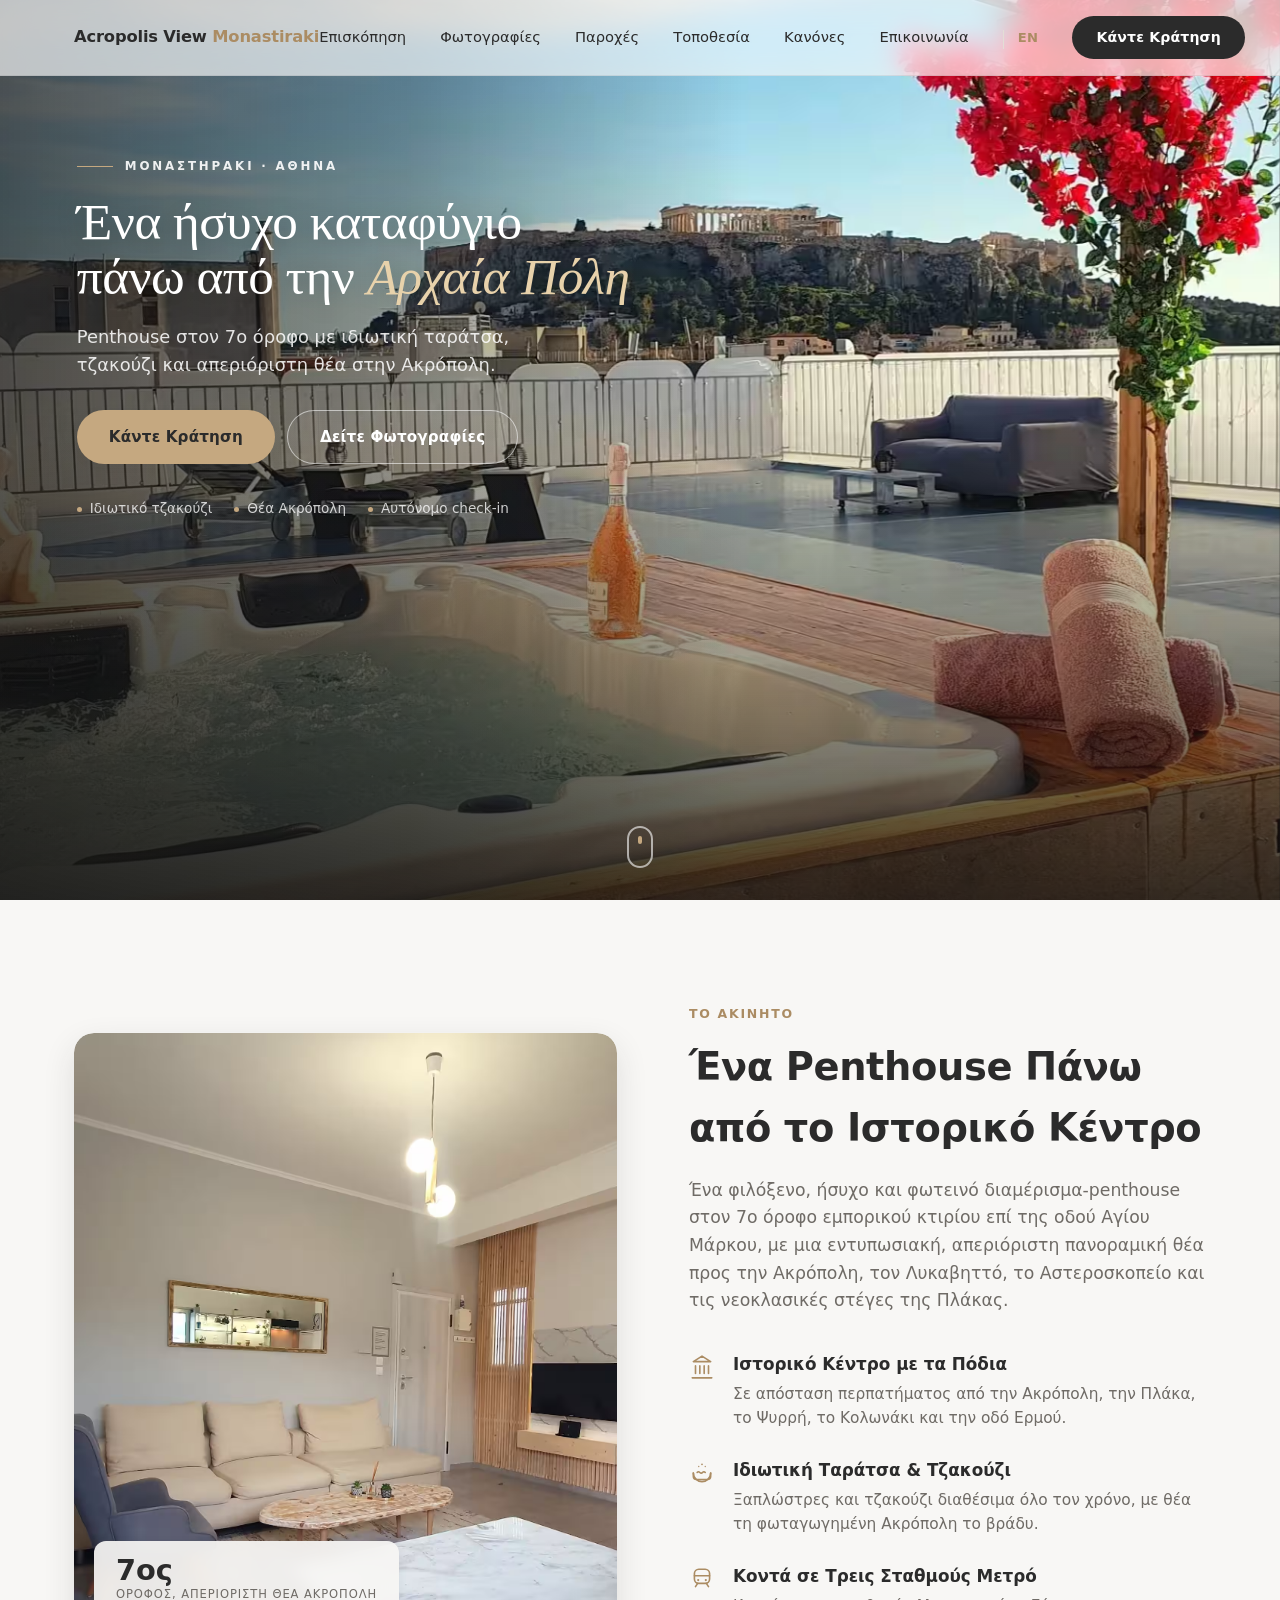
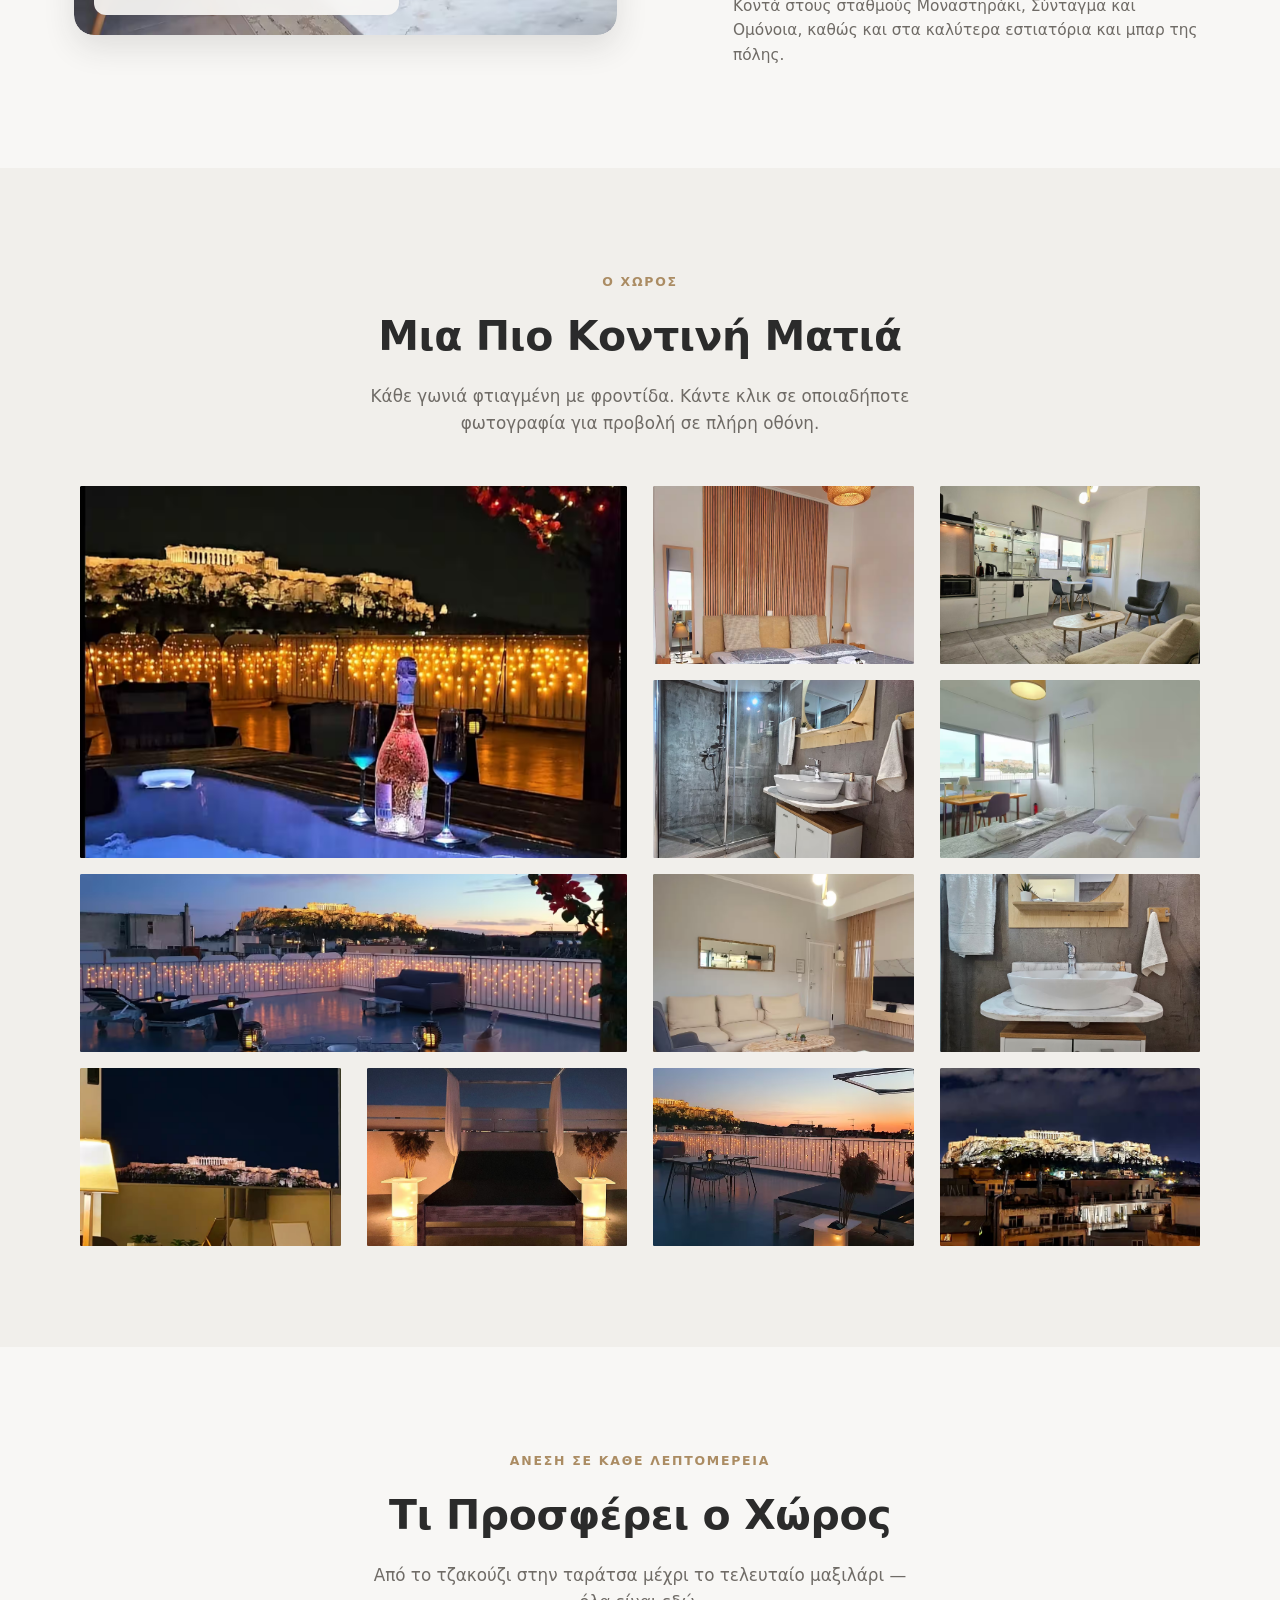
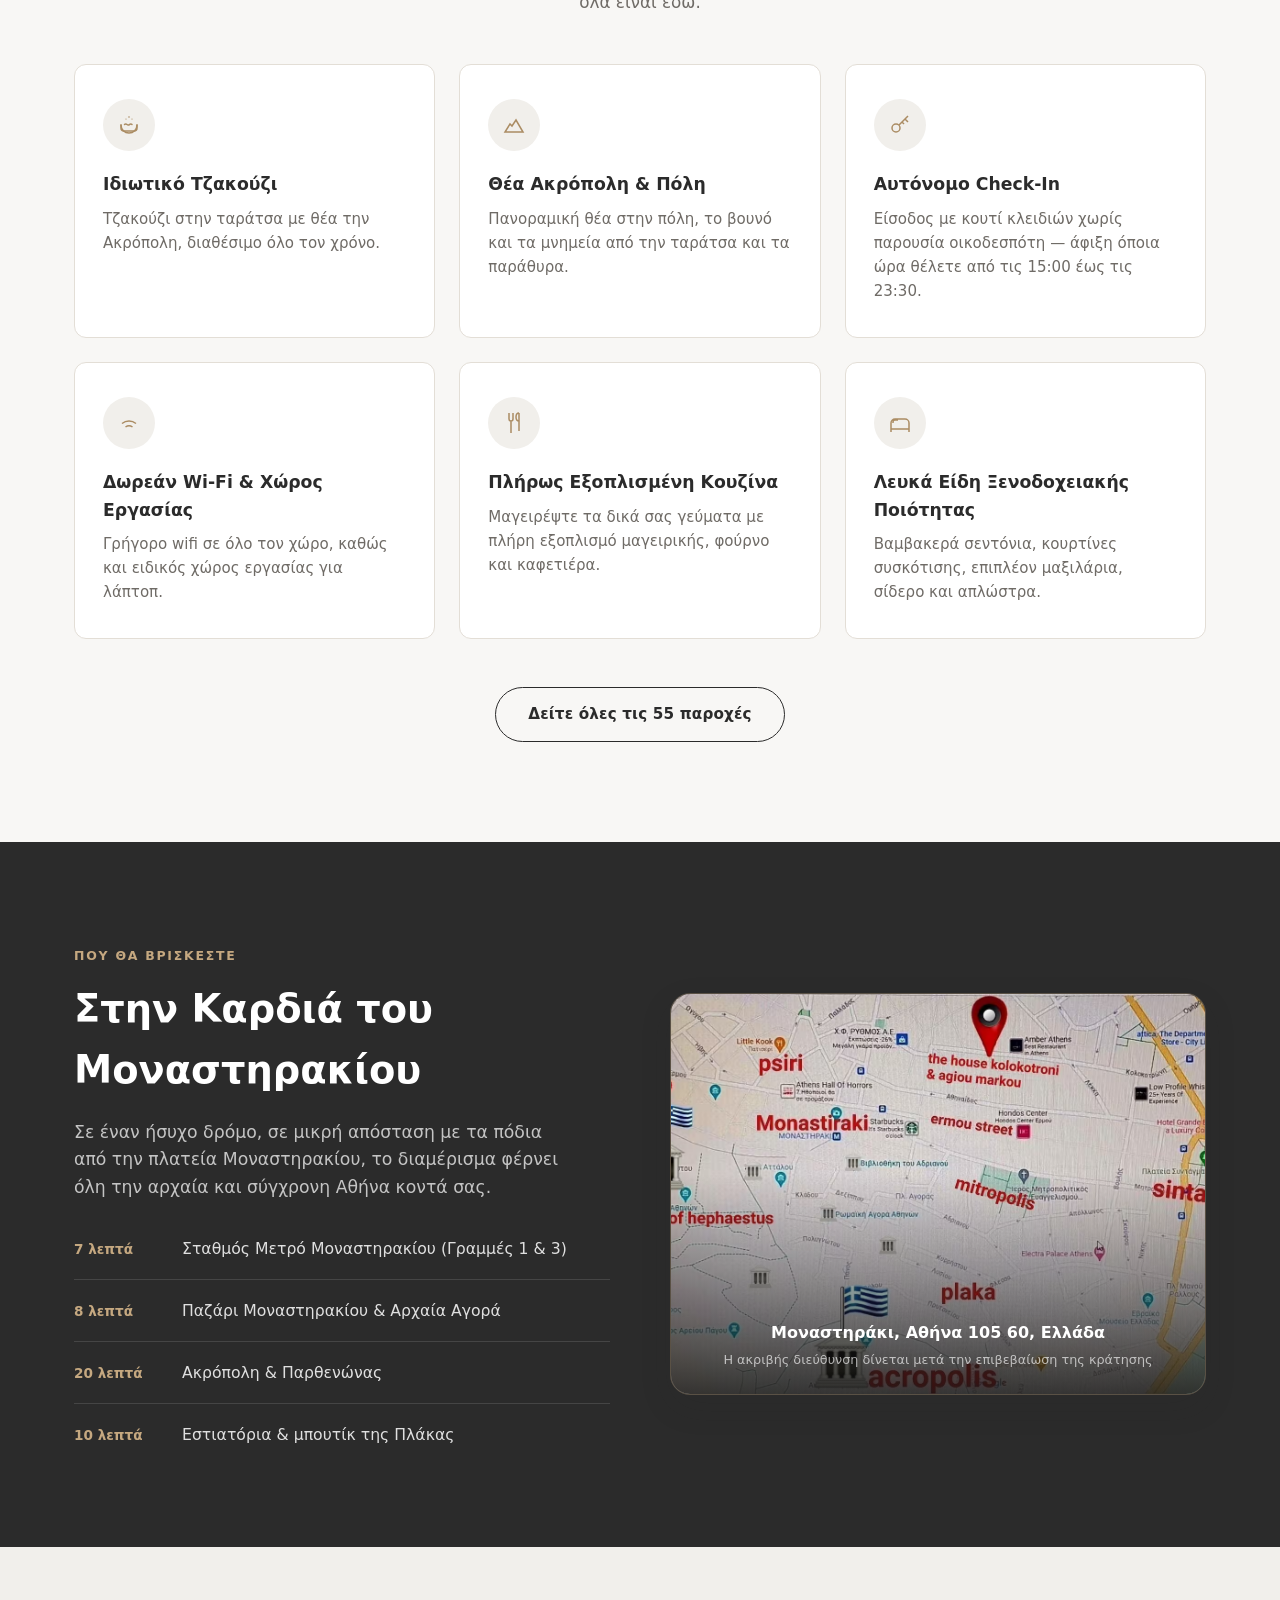
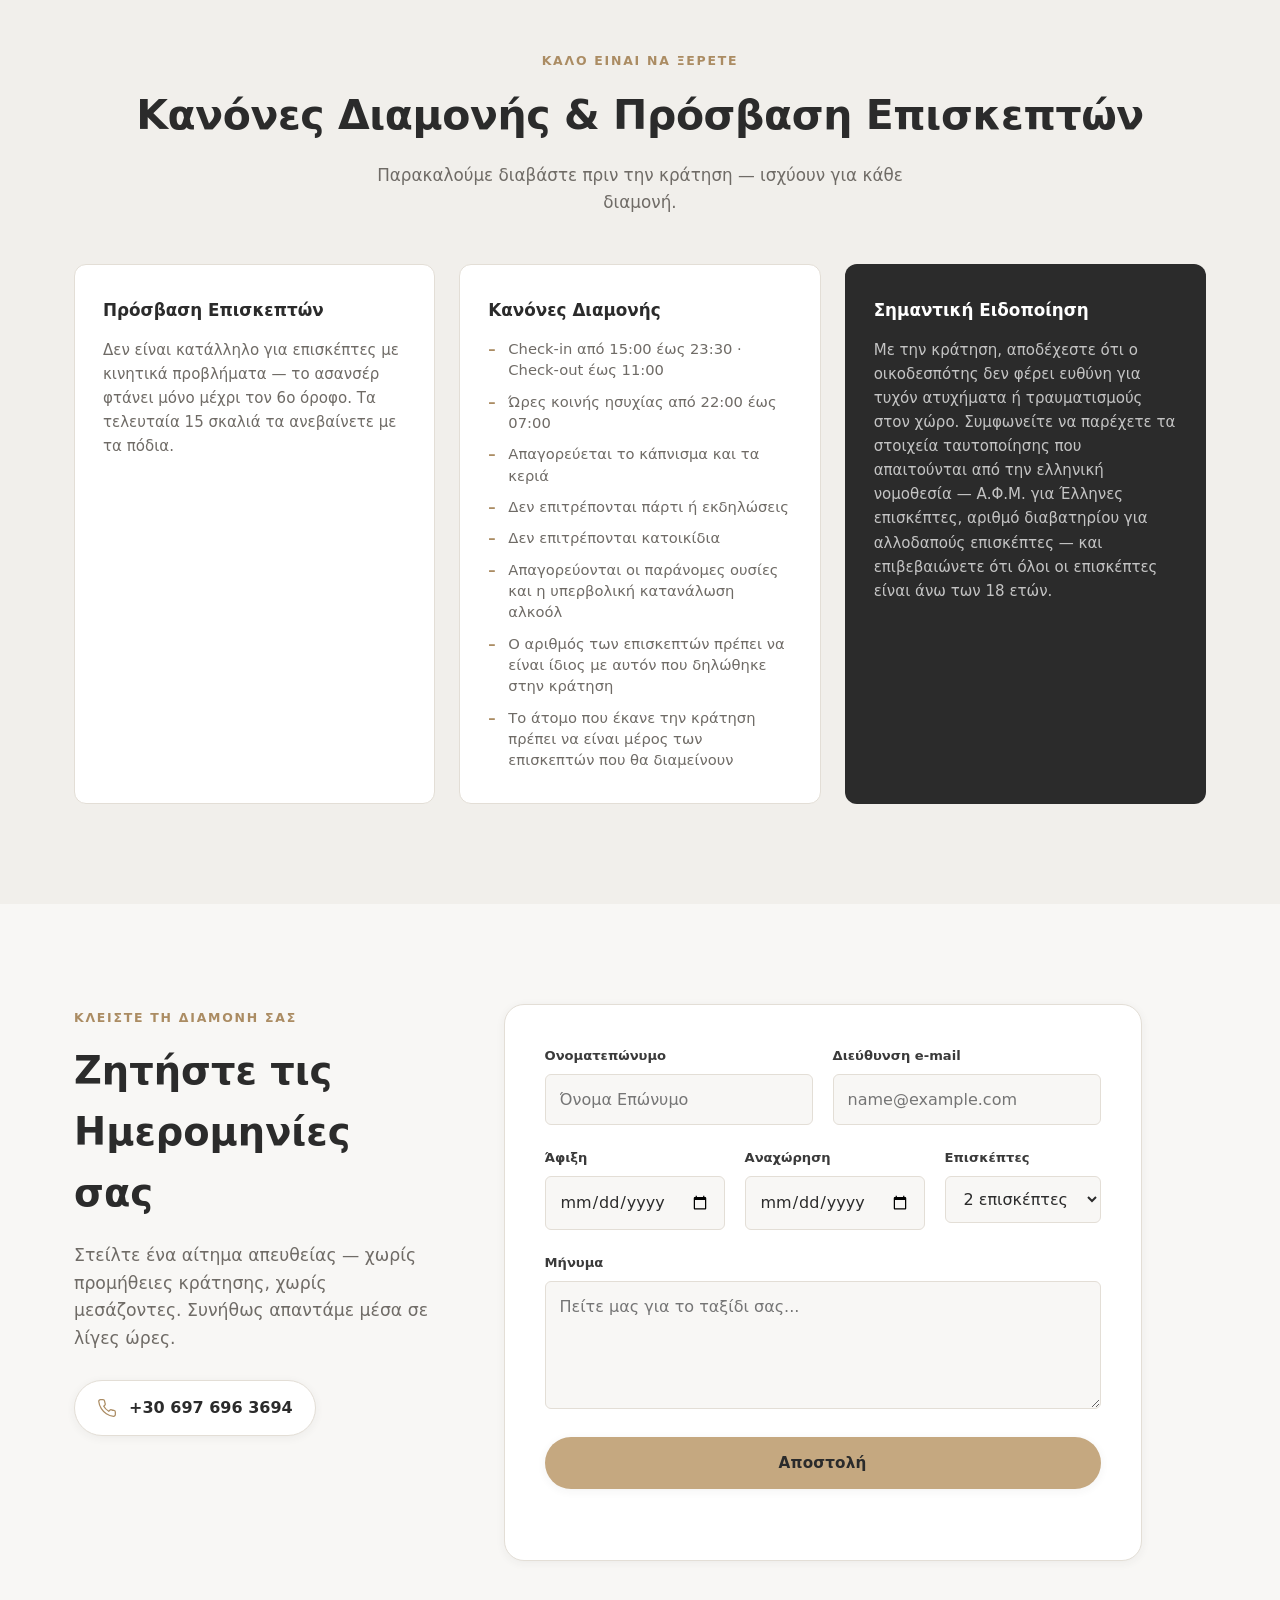
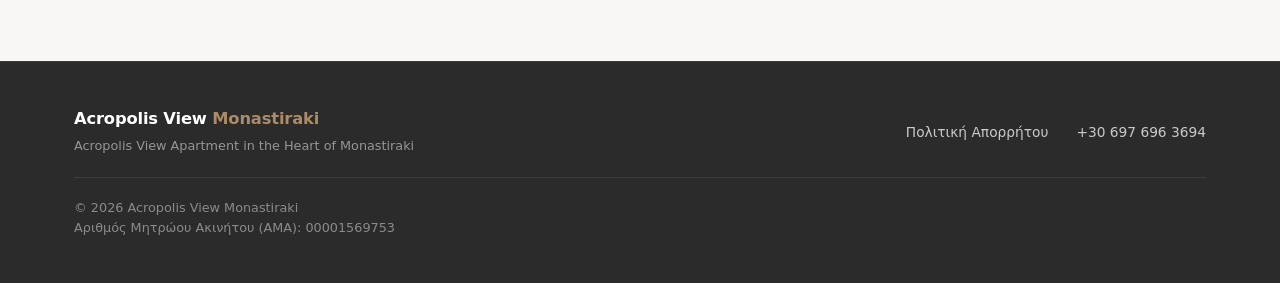
==== el/index.html @ 68919648 "fin" ====
<!DOCTYPE html>
<html lang="el">
<head>
<meta charset="UTF-8">
<meta name="viewport" content="width=device-width, initial-scale=1.0">
<title>Acropolis View Apartment in the Heart of Monastiraki | Θέα Ακρόπολη &amp; Τζακούζι</title>
<meta name="description" content="Φιλόξενο penthouse διαμέρισμα στην καρδιά του Μοναστηρακίου, Αθήνα — λίγα βήματα από την Ακρόπολη, το παζάρι και την αρχαία αγορά.">
<link rel="canonical" href="https://acropolisviewapartment.gr/el/">
<link rel="alternate" hreflang="en" href="https://acropolisviewapartment.gr/en/">
<link rel="alternate" hreflang="el" href="https://acropolisviewapartment.gr/el/">
<link rel="alternate" hreflang="x-default" href="https://acropolisviewapartment.gr/en/">
<link rel="stylesheet" href="../style.css">
<link rel="icon" type="image/svg+xml" href="../favicon.svg">

<!-- Social sharing previews (WhatsApp, Facebook, Viber, X…) -->
<meta property="og:type" content="website">
<meta property="og:site_name" content="Acropolis View Monastiraki">
<meta property="og:title" content="Penthouse με Θέα Ακρόπολη στο Μοναστηράκι">
<meta property="og:description" content="Ιδιωτικό τζακούζι στην ταράτσα με απεριόριστη θέα στην Ακρόπολη, λίγα βήματα από το μετρό Μοναστηράκι. Κράτηση απευθείας, χωρίς προμήθειες.">
<meta property="og:url" content="https://acropolisviewapartment.gr/el/">
<meta property="og:image" content="https://acropolisviewapartment.gr/photos/og-image.jpg">
<meta property="og:image:width" content="1200">
<meta property="og:image:height" content="630">
<meta property="og:image:alt" content="Τζακούζι στην ταράτσα με θέα την Ακρόπολη">
<meta property="og:locale" content="el_GR">
<meta property="og:locale:alternate" content="en_US">
<meta name="twitter:card" content="summary_large_image">

<!-- Structured data for search engines -->
<script type="application/ld+json">
{
  "@context": "https://schema.org",
  "@type": "LodgingBusiness",
  "name": "Acropolis View Monastiraki",
  "alternateName": "Acropolis View Apartment in the Heart of Monastiraki",
  "description": "Penthouse διαμέρισμα στον 7ο όροφο επί της οδού Αγίου Μάρκου στο Μοναστηράκι, Αθήνα, με ιδιωτικό τζακούζι στην ταράτσα και απεριόριστη πανοραμική θέα στην Ακρόπολη.",
  "url": "https://acropolisviewapartment.gr/el/",
  "telephone": "+30 697 696 3694",
  "image": [
    "https://acropolisviewapartment.gr/photos/og-image.jpg",
    "https://acropolisviewapartment.gr/photos/04b4c8bd-e492-4556-b988-def10d542f36.avif",
    "https://acropolisviewapartment.gr/photos/25e028ef-b0cb-494a-9265-57f21913192a.avif",
    "https://acropolisviewapartment.gr/photos/2ae3ba02-178e-48e5-9e82-a36ffa0de2dc.avif"
  ],
  "address": {
    "@type": "PostalAddress",
    "streetAddress": "Αγίου Μάρκου",
    "addressLocality": "Αθήνα",
    "addressRegion": "Αττική",
    "postalCode": "105 60",
    "addressCountry": "GR"
  },
  "containedInPlace": { "@type": "Place", "name": "Μοναστηράκι, Αθήνα" },
  "petsAllowed": false,
  "checkinTime": "15:00",
  "checkoutTime": "11:00",
  "floorSize": { "@type": "QuantitativeValue", "value": 42, "unitCode": "MTK" },
  "amenityFeature": [
    { "@type": "LocationFeatureSpecification", "name": "Ιδιωτικό τζακούζι στην ταράτσα", "value": true },
    { "@type": "LocationFeatureSpecification", "name": "Θέα Ακρόπολη", "value": true },
    { "@type": "LocationFeatureSpecification", "name": "Ταράτσα", "value": true },
    { "@type": "LocationFeatureSpecification", "name": "Δωρεάν Wi-Fi", "value": true },
    { "@type": "LocationFeatureSpecification", "name": "Χώρος εργασίας", "value": true },
    { "@type": "LocationFeatureSpecification", "name": "Κλιματισμός", "value": true },
    { "@type": "LocationFeatureSpecification", "name": "Πλήρως εξοπλισμένη κουζίνα", "value": true },
    { "@type": "LocationFeatureSpecification", "name": "Αυτόνομο check-in", "value": true },
    { "@type": "LocationFeatureSpecification", "name": "Ασανσέρ", "value": true }
  ],
  "availableLanguage": ["English", "Greek"]
}
</script>
</head>
<body>

<!-- ============ NAVIGATION ============ -->
<header class="site-header" id="site-header">
  <nav class="navbar">
    <a href="#hero" class="brand">
      <span class="brand-name">Acropolis&nbsp;View <em>Monastiraki</em></span>
    </a>

    <button class="nav-toggle" id="nav-toggle" aria-label="Εναλλαγή μενού πλοήγησης" aria-expanded="false" aria-controls="nav-menu">
      <span class="bar"></span>
      <span class="bar"></span>
      <span class="bar"></span>
    </button>

    <ul class="nav-menu" id="nav-menu">
      <li><a href="#overview" class="nav-link">Επισκόπηση</a></li>
      <li><a href="#gallery" class="nav-link">Φωτογραφίες</a></li>
      <li><a href="#amenities" class="nav-link">Παροχές</a></li>
      <li><a href="#location" class="nav-link">Τοποθεσία</a></li>
      <li><a href="#policies" class="nav-link">Κανόνες</a></li>
      <li><a href="#contact" class="nav-link">Επικοινωνία</a></li>
      <li><a href="../en/" class="nav-link lang-switch" hreflang="en">EN</a></li>
      <li><a href="#contact" class="btn btn-cta nav-cta">Κάντε Κράτηση</a></li>
    </ul>
  </nav>
</header>

<!-- ============ HERO ============ -->
<section class="hero" id="hero">
  <div class="hero-media">
    <img
      src="../photos/b913403b-3d0b-4713-943d-62199bb7bb91.avif" width="1440" height="937"
      alt="Ταράτσα με τζακούζι λουσμένη στο φως της ημέρας, με θέα την Ακρόπολη και βουκαμβίλιες"
      class="hero-img">
    <div class="hero-overlay"></div>
  </div>

  <div class="hero-content">
    <div class="hero-inner">
      <p class="hero-eyebrow">Μοναστηράκι &middot; Αθήνα</p>
      <h1 class="hero-title">Ένα ήσυχο καταφύγιο πάνω από την <em>Αρχαία Πόλη</em></h1>
      <p class="hero-subtitle">Penthouse στον 7ο όροφο με ιδιωτική ταράτσα, τζακούζι και απεριόριστη θέα στην Ακρόπολη.</p>
      <div class="hero-actions">
        <a href="#contact" class="btn btn-primary">Κάντε Κράτηση</a>
        <a href="#gallery" class="btn btn-ghost">Δείτε Φωτογραφίες</a>
      </div>
      <ul class="hero-facts">
        <li>Ιδιωτικό τζακούζι</li>
        <li>Θέα Ακρόπολη</li>
        <li>Αυτόνομο check-in</li>
      </ul>
    </div>
  </div>

  <a href="#overview" class="scroll-cue" aria-label="Μετάβαση στο περιεχόμενο">
    <span></span>
  </a>
</section>

<!-- ============ OVERVIEW ============ -->
<section class="overview" id="overview">
  <div class="container overview-grid">
    <div class="overview-media">
      <img
        src="../photos/b8f56591-6300-4f41-a158-3179d8072390.avif" width="1440" height="1597"
        alt="Φωτεινό μοντέρνο σαλόνι με κρεμ καναπέ, μαρμάρινο τραπεζάκι και ξύλινο διακοσμητικό τοίχο"
        loading="lazy">
      <div class="overview-media-caption">
        <span class="stat">7ος</span>
        <span class="stat-label">Όροφος, Απεριόριστη Θέα Ακρόπολη</span>
      </div>
    </div>

    <div class="overview-copy">
      <p class="eyebrow">Το Ακίνητο</p>
      <h2>Ένα Penthouse Πάνω από το Ιστορικό Κέντρο</h2>
      <p class="lead">Ένα φιλόξενο, ήσυχο και φωτεινό διαμέρισμα-penthouse στον 7ο όροφο εμπορικού κτιρίου επί της οδού Αγίου Μάρκου, με μια εντυπωσιακή, απεριόριστη πανοραμική θέα προς την Ακρόπολη, τον Λυκαβηττό, το Αστεροσκοπείο και τις νεοκλασικές στέγες της Πλάκας.</p>

      <ul class="overview-points">
        <li>
          <svg viewBox="0 0 24 24" fill="none" stroke="currentColor" stroke-width="1.5" stroke-linecap="round" stroke-linejoin="round"><path d="M12 2l8 5H4z"/><path d="M6 18v-7"/><path d="M10 18v-7"/><path d="M14 18v-7"/><path d="M18 18v-7"/><path d="M3 22h18"/></svg>
          <div>
            <h3>Ιστορικό Κέντρο με τα Πόδια</h3>
            <p>Σε απόσταση περπατήματος από την Ακρόπολη, την Πλάκα, το Ψυρρή, το Κολωνάκι και την οδό Ερμού.</p>
          </div>
        </li>
        <li>
          <svg viewBox="0 0 24 24" fill="none" stroke="currentColor" stroke-width="1.5" stroke-linecap="round" stroke-linejoin="round"><path d="M4 12a8 8 0 0016 0"/><path d="M4 12v3a3 3 0 003 3h10a3 3 0 003-3v-3"/><path d="M7.5 11.5c.7-.8 1.7-.8 2.5 0s1.8.8 2.5 0 1.8-.8 2.5 0"/><circle cx="9" cy="6" r="0.6" fill="currentColor" stroke="none"/><circle cx="12" cy="4" r="0.8" fill="currentColor" stroke="none"/><circle cx="15" cy="6" r="0.6" fill="currentColor" stroke="none"/></svg>
          <div>
            <h3>Ιδιωτική Ταράτσα &amp; Τζακούζι</h3>
            <p>Ξαπλώστρες και τζακούζι διαθέσιμα όλο τον χρόνο, με θέα τη φωταγωγημένη Ακρόπολη το βράδυ.</p>
          </div>
        </li>
        <li>
          <svg viewBox="0 0 24 24" fill="none" stroke="currentColor" stroke-width="1.5" stroke-linecap="round" stroke-linejoin="round"><rect x="5" y="3" width="14" height="13" rx="4"/><path d="M5 9h14"/><circle cx="8.5" cy="13" r="1" fill="currentColor" stroke="none"/><circle cx="15.5" cy="13" r="1" fill="currentColor" stroke="none"/><path d="M8 16l-2 3"/><path d="M16 16l2 3"/></svg>
          <div>
            <h3>Κοντά σε Τρεις Σταθμούς Μετρό</h3>
            <p>Κοντά στους σταθμούς Μοναστηράκι, Σύνταγμα και Ομόνοια, καθώς και στα καλύτερα εστιατόρια και μπαρ της πόλης.</p>
          </div>
        </li>
      </ul>
    </div>
  </div>
</section>

<!-- ============ GALLERY ============ -->
<section class="gallery" id="gallery">
  <div class="container">
    <p class="eyebrow center">Ο Χώρος</p>
    <h2 class="section-title center">Μια Πιο Κοντινή Ματιά</h2>
    <p class="section-subtitle center">Κάθε γωνιά φτιαγμένη με φροντίδα. Κάντε κλικ σε οποιαδήποτε φωτογραφία για προβολή σε πλήρη οθόνη.</p>

    <div class="gallery-grid">
      <button class="gallery-item item-1" data-index="0">
        <img src="../photos/04b4c8bd-e492-4556-b988-def10d542f36.avif" width="1440" height="1440" alt="Τζακούζι στην ταράτσα το βράδυ με κρασί και τη φωταγωγημένη Ακρόπολη στο βάθος" loading="lazy">
      </button>
      <button class="gallery-item item-2" data-index="1">
        <img src="../photos/25e028ef-b0cb-494a-9265-57f21913192a.avif" width="1440" height="1402" alt="Υπνοδωμάτιο με ξύλινο κεφαλάρι, φωτιστικό από ραττάν και φρεσκοστρωμένο κρεβάτι" loading="lazy">
      </button>
      <button class="gallery-item item-3" data-index="2">
        <img src="../photos/f526fc43-dc27-419d-a5e7-bc1cc47a74ca.avif" width="1440" height="1055" alt="Κουζινάκι και καθιστικό με θέα την Ακρόπολη από το παράθυρο" loading="lazy">
      </button>
      <button class="gallery-item item-4" data-index="3">
        <img src="../photos/92ecaa5c-62ca-4096-a79d-5cc1e81a2566.avif" width="1440" height="1892" alt="Μοντέρνο μπάνιο με ντουζιέρα από γυαλί και μαρμάρινο νιπτήρα" loading="lazy">
      </button>
      <button class="gallery-item item-5" data-index="4">
        <img src="../photos/44a7e1da-3262-415a-bb49-0f032ad23262.avif" width="1440" height="828" alt="Υπνοδωμάτιο με μεγάλο παράθυρο και θέα την Ακρόπολη την ημέρα" loading="lazy">
      </button>
      <button class="gallery-item item-6" data-index="5">
        <img src="../photos/b8a7ee22-ff4d-4c78-82ff-4fa2c74211a0.avif" width="1440" height="822" alt="Τραπέζι για δύο στην ταράτσα το ηλιοβασίλεμα με την Ακρόπολη στον ορίζοντα" loading="lazy">
      </button>
      <button class="gallery-item" data-index="6">
        <img src="../photos/b8f56591-6300-4f41-a158-3179d8072390.avif" width="1440" height="1597" alt="Σαλόνι με κρεμ καναπέ, πολυθρόνα και μαρμάρινο τραπεζάκι" loading="lazy">
      </button>
      <button class="gallery-item" data-index="7">
        <img src="../photos/985e2c47-628e-49bb-b7f8-53129812a461.avif" width="1440" height="2090" alt="Νιπτήρας μπάνιου με στρογγυλό καθρέφτη και μαρμάρινο πάγκο" loading="lazy">
      </button>
      <button class="gallery-item" data-index="8">
        <img src="../photos/7be42ab9-31d1-4499-a45f-a427e2328306.avif" width="1440" height="3008" alt="Νυχτερινή θέα της φεγγαρόλουστης Ακρόπολης μέσα από το παράθυρο του διαμερίσματος" loading="lazy">
      </button>
      <button class="gallery-item" data-index="9">
        <img src="../photos/d093cb60-9859-4271-8a04-690372b200a3.avif" width="1440" height="1027" alt="Ξαπλώστρα με κουβούκλιο στην ταράτσα, φωταγωγημένη το βράδυ" loading="lazy">
      </button>
      <button class="gallery-item" data-index="10">
        <img src="../photos/2ae3ba02-178e-48e5-9e82-a36ffa0de2dc.avif" width="1440" height="698" alt="Πανοραμική ταράτσα το ηλιοβασίλεμα με τραπέζι και καθιστικό" loading="lazy">
      </button>
      <button class="gallery-item" data-index="11">
        <img src="../photos/f66a4525-e72d-49b1-8fe9-ad01891f2230.avif" width="1440" height="830" alt="Κοντινή νυχτερινή θέα της φωταγωγημένης Ακρόπολης πάνω από τις στέγες της Αθήνας" loading="lazy">
      </button>
    </div>
  </div>
</section>

<!-- Lightbox modal -->
<div class="lightbox" id="lightbox" role="dialog" aria-modal="true" aria-label="Γκαλερί φωτογραφιών" aria-hidden="true">
  <button class="lightbox-close" id="lightbox-close" aria-label="Κλείσιμο προβολής γκαλερί">&times;</button>
  <button class="lightbox-nav lightbox-prev" id="lightbox-prev" aria-label="Προηγούμενη φωτογραφία">&#10094;</button>
  <figure class="lightbox-figure">
    <img alt="" id="lightbox-img">
    <figcaption id="lightbox-caption"></figcaption>
  </figure>
  <button class="lightbox-nav lightbox-next" id="lightbox-next" aria-label="Επόμενη φωτογραφία">&#10095;</button>
</div>

<!-- ============ AMENITIES ============ -->
<section class="amenities" id="amenities">
  <div class="container">
    <p class="eyebrow center">Άνεση σε κάθε λεπτομέρεια</p>
    <h2 class="section-title center">Τι Προσφέρει ο Χώρος</h2>
    <p class="section-subtitle center">Από το τζακούζι στην ταράτσα μέχρι το τελευταίο μαξιλάρι &mdash; όλα είναι εδώ.</p>

    <div class="amenities-grid">
      <div class="amenity-card">
        <span class="amenity-icon">
          <svg viewBox="0 0 24 24" fill="none" stroke="currentColor" stroke-width="1.5" stroke-linecap="round" stroke-linejoin="round"><path d="M4 12a8 8 0 0016 0"/><path d="M4 12v3a3 3 0 003 3h10a3 3 0 003-3v-3"/><path d="M7.5 11.5c.7-.8 1.7-.8 2.5 0s1.8.8 2.5 0 1.8-.8 2.5 0"/><circle cx="9" cy="6" r="0.6" fill="currentColor" stroke="none"/><circle cx="12" cy="4" r="0.8" fill="currentColor" stroke="none"/><circle cx="15" cy="6" r="0.6" fill="currentColor" stroke="none"/></svg>
        </span>
        <h3>Ιδιωτικό Τζακούζι</h3>
        <p>Τζακούζι στην ταράτσα με θέα την Ακρόπολη, διαθέσιμο όλο τον χρόνο.</p>
      </div>

      <div class="amenity-card">
        <span class="amenity-icon">
          <svg viewBox="0 0 24 24" fill="none" stroke="currentColor" stroke-width="1.5"><path d="M3 19h18L14 7l-4 6-2-2z"/></svg>
        </span>
        <h3>Θέα Ακρόπολη &amp; Πόλη</h3>
        <p>Πανοραμική θέα στην πόλη, το βουνό και τα μνημεία από την ταράτσα και τα παράθυρα.</p>
      </div>

      <div class="amenity-card">
        <span class="amenity-icon">
          <svg viewBox="0 0 24 24" fill="none" stroke="currentColor" stroke-width="1.5"><circle cx="8" cy="15" r="4"/><path d="M11 12l9-9M17 6l3 3M14 9l2 2"/></svg>
        </span>
        <h3>Αυτόνομο Check-In</h3>
        <p>Είσοδος με κουτί κλειδιών χωρίς παρουσία οικοδεσπότη &mdash; άφιξη όποια ώρα θέλετε από τις 15:00 έως τις 23:30.</p>
      </div>

      <div class="amenity-card">
        <span class="amenity-icon">
          <svg viewBox="0 0 24 24" fill="none" stroke="currentColor" stroke-width="1.5"><path d="M5 12.5a11 11 0 0114 0M8.5 16a6 6 0 017 0M12 19.5h.01"/></svg>
        </span>
        <h3>Δωρεάν Wi-Fi &amp; Χώρος Εργασίας</h3>
        <p>Γρήγορο wifi σε όλο τον χώρο, καθώς και ειδικός χώρος εργασίας για λάπτοπ.</p>
      </div>

      <div class="amenity-card">
        <span class="amenity-icon">
          <svg viewBox="0 0 24 24" fill="none" stroke="currentColor" stroke-width="1.5"><path d="M7 2v6a2 2 0 002 2 2 2 0 002-2V2M9 10v12M17 2c-1.5 0-3 1.5-3 4s1.5 4 3 4M17 2v18"/></svg>
        </span>
        <h3>Πλήρως Εξοπλισμένη Κουζίνα</h3>
        <p>Μαγειρέψτε τα δικά σας γεύματα με πλήρη εξοπλισμό μαγειρικής, φούρνο και καφετιέρα.</p>
      </div>

      <div class="amenity-card">
        <span class="amenity-icon">
          <svg viewBox="0 0 24 24" fill="none" stroke="currentColor" stroke-width="1.5"><path d="M3 18v-6a4 4 0 014-4h10a4 4 0 014 4v6M3 18h18M5 12v-1a2 2 0 012-2h3M3 21v-3M21 21v-3"/></svg>
        </span>
        <h3>Λευκά Είδη Ξενοδοχειακής Ποιότητας</h3>
        <p>Βαμβακερά σεντόνια, κουρτίνες συσκότισης, επιπλέον μαξιλάρια, σίδερο και απλώστρα.</p>
      </div>
    </div>

    <div class="amenities-cta">
      <button type="button" class="btn btn-outline" id="amenities-toggle">Δείτε όλες τις 55 παροχές</button>
    </div>
  </div>
</section>

<!-- Amenities modal -->
<div class="amenities-modal" id="amenities-modal" aria-hidden="true">
  <div class="amenities-modal-panel" role="dialog" aria-modal="true" aria-labelledby="amenities-modal-title">
    <div class="amenities-modal-head">
      <h3 id="amenities-modal-title">Τι Προσφέρει ο Χώρος</h3>
      <button type="button" class="amenities-modal-close" id="amenities-modal-close" aria-label="Κλείσιμο λίστας παροχών">&times;</button>
    </div>

    <div class="amenities-modal-body">
      <div class="amenities-categories">
        <div class="amenity-category">
          <div class="amenity-category-head">
            <span class="amenity-icon amenity-icon-sm">
              <svg viewBox="0 0 24 24" fill="none" stroke="currentColor" stroke-width="1.5"><path d="M3 19h18L14 7l-4 6-2-2z"/></svg>
            </span>
            <h3>Θέα</h3>
          </div>
          <ul class="amenity-list">
            <li>Θέα στην πόλη</li>
            <li>Θέα σε βουνό</li>
          </ul>
        </div>

        <div class="amenity-category">
          <div class="amenity-category-head">
            <span class="amenity-icon amenity-icon-sm">
              <svg viewBox="0 0 24 24" fill="none" stroke="currentColor" stroke-width="1.5"><path d="M12 3s6 7 6 11a6 6 0 01-12 0c0-4 6-11 6-11z"/></svg>
            </span>
            <h3>Μπάνιο</h3>
          </div>
          <ul class="amenity-list">
            <li>Πιστολάκι μαλλιών</li>
            <li>Καθαριστικά</li>
            <li>Σαμπουάν</li>
            <li>Αφρόλουτρο σώματος</li>
            <li>Μπιντές</li>
            <li>Εξωτερικό ντους</li>
            <li>Ζεστό νερό</li>
            <li>Αφρόλουτρο μπάνιου</li>
          </ul>
        </div>

        <div class="amenity-category">
          <div class="amenity-category-head">
            <span class="amenity-icon amenity-icon-sm">
              <svg viewBox="0 0 24 24" fill="none" stroke="currentColor" stroke-width="1.5"><rect x="3" y="11" width="18" height="7" rx="2"/><path d="M3 11V8a2 2 0 012-2h3a2 2 0 012 2v3M3 21v-2M21 21v-2"/></svg>
            </span>
            <h3>Υπνοδωμάτιο &amp; Πλυντήριο</h3>
          </div>
          <ul class="amenity-list">
            <li>Βασικά είδη &mdash; πετσέτες, σεντόνια, σαπούνι &amp; χαρτί υγείας</li>
            <li>Κρεμάστρες</li>
            <li>Σεντόνια</li>
            <li>Βαμβακερά σεντόνια</li>
            <li>Επιπλέον μαξιλάρια &amp; κουβέρτες</li>
            <li>Κουρτίνες συσκότισης</li>
            <li>Σίδερο</li>
            <li>Απλώστρα ρούχων</li>
            <li>Κουνουπιέρα</li>
            <li>Ντουλάπα &amp; συρταριέρα για αποθήκευση ρούχων</li>
          </ul>
        </div>

        <div class="amenity-category">
          <div class="amenity-category-head">
            <span class="amenity-icon amenity-icon-sm">
              <svg viewBox="0 0 24 24" fill="none" stroke="currentColor" stroke-width="1.5"><rect x="3" y="4" width="18" height="13" rx="1.5"/><path d="M8 21h8M12 17v4"/></svg>
            </span>
            <h3>Ψυχαγωγία</h3>
          </div>
          <ul class="amenity-list">
            <li>Τηλεόραση HD με συσκευή DVD</li>
            <li>Ηχοσύστημα</li>
          </ul>
        </div>

        <div class="amenity-category">
          <div class="amenity-category-head">
            <span class="amenity-icon amenity-icon-sm">
              <svg viewBox="0 0 24 24" fill="none" stroke="currentColor" stroke-width="1.5"><path d="M3 15h18M3 15a4 4 0 004 4h10a4 4 0 004-4M3 15V8a2 2 0 012-2h2M9 6V4M13 6V4M17 6V4"/></svg>
            </span>
            <h3>Θέρμανση &amp; Ψύξη</h3>
          </div>
          <ul class="amenity-list">
            <li>Κλιματιστικό παραθύρου</li>
            <li>Φορητό θερμαντικό</li>
          </ul>
        </div>

        <div class="amenity-category">
          <div class="amenity-category-head">
            <span class="amenity-icon amenity-icon-sm">
              <svg viewBox="0 0 24 24" fill="none" stroke="currentColor" stroke-width="1.5"><path d="M12 3l7 4v5c0 5-3.5 8.5-7 9-3.5-.5-7-4-7-9V7l7-4z"/></svg>
            </span>
            <h3>Ασφάλεια Κατοικίας</h3>
          </div>
          <ul class="amenity-list">
            <li>Εξωτερικές κάμερες ασφαλείας στην ιδιοκτησία</li>
            <li>Κάμερα ασφαλείας στραμμένη προς την εξώπορτα του διαμερίσματος (μόνο παρακολούθηση)</li>
            <li>Ανιχνευτής καπνού</li>
            <li>Ανιχνευτής μονοξειδίου του άνθρακα</li>
            <li>Πυροσβεστήρας</li>
            <li>Κουτί πρώτων βοηθειών</li>
          </ul>
        </div>

        <div class="amenity-category">
          <div class="amenity-category-head">
            <span class="amenity-icon amenity-icon-sm">
              <svg viewBox="0 0 24 24" fill="none" stroke="currentColor" stroke-width="1.5"><path d="M5 12.5a11 11 0 0114 0M8.5 16a6 6 0 017 0M12 19.5h.01"/></svg>
            </span>
            <h3>Ίντερνετ &amp; Γραφείο</h3>
          </div>
          <ul class="amenity-list">
            <li>Wifi</li>
            <li>Ειδικός χώρος εργασίας &mdash; κατάλληλος για λάπτοπ, σε ιδιωτικό χώρο</li>
          </ul>
        </div>

        <div class="amenity-category">
          <div class="amenity-category-head">
            <span class="amenity-icon amenity-icon-sm">
              <svg viewBox="0 0 24 24" fill="none" stroke="currentColor" stroke-width="1.5"><path d="M7 2v6a2 2 0 002 2 2 2 0 002-2V2M9 10v12M17 2c-1.5 0-3 1.5-3 4s1.5 4 3 4M17 2v18"/></svg>
            </span>
            <h3>Κουζίνα &amp; Τραπεζαρία</h3>
          </div>
          <ul class="amenity-list">
            <li>Κουζίνα &mdash; χώρος για μαγείρεμα</li>
            <li>Ψυγείο</li>
            <li>Βασικά μαγειρικής &mdash; κατσαρόλες, τηγάνια, λάδι, αλάτι &amp; πιπέρι</li>
            <li>Πιάτα &amp; μαχαιροπίρουνα</li>
            <li>Κατάψυξη</li>
            <li>Κουζίνα (εστίες)</li>
            <li>Φούρνος</li>
            <li>Βραστήρας</li>
            <li>Καφετιέρα</li>
            <li>Ποτήρια κρασιού</li>
            <li>Τοστιέρα</li>
            <li>Ταψί φούρνου</li>
            <li>Τραπέζι φαγητού</li>
            <li>Καφές</li>
          </ul>
        </div>

        <div class="amenity-category">
          <div class="amenity-category-head">
            <span class="amenity-icon amenity-icon-sm">
              <svg viewBox="0 0 24 24" fill="none" stroke="currentColor" stroke-width="1.5"><path d="M5 21V5a2 2 0 012-2h6l6 3v15"/><path d="M13 3v18M9 12h.01"/></svg>
            </span>
            <h3>Χαρακτηριστικά Τοποθεσίας</h3>
          </div>
          <ul class="amenity-list">
            <li>Ιδιωτική είσοδος &mdash; ξεχωριστή πρόσβαση από τον δρόμο ή το κτίριο</li>
          </ul>
        </div>

        <div class="amenity-category">
          <div class="amenity-category-head">
            <span class="amenity-icon amenity-icon-sm">
              <svg viewBox="0 0 24 24" fill="none" stroke="currentColor" stroke-width="1.5"><path d="M12 3a9 9 0 019 9H3a9 9 0 019-9z"/><path d="M12 12v7a2 2 0 01-4 0"/></svg>
            </span>
            <h3>Εξωτερικός Χώρος</h3>
          </div>
          <ul class="amenity-list">
            <li>Ιδιωτικό μπαλκόνι ή βεράντα</li>
            <li>Εξωτερικά έπιπλα</li>
            <li>Εξωτερικός χώρος φαγητού</li>
            <li>Ξαπλώστρες</li>
          </ul>
        </div>

        <div class="amenity-category">
          <div class="amenity-category-head">
            <span class="amenity-icon amenity-icon-sm">
              <svg viewBox="0 0 24 24" fill="none" stroke="currentColor" stroke-width="1.5"><path d="M3 11l9-7 9 7v9a1 1 0 01-1 1h-5v-6h-6v6H4a1 1 0 01-1-1z"/></svg>
            </span>
            <h3>Εγκαταστάσεις</h3>
          </div>
          <ul class="amenity-list">
            <li>Ιδιωτικό τζακούζι &mdash; διαθέσιμο όλο τον χρόνο (ώρες ησυχίας 22:00&ndash;07:00)</li>
            <li>Ασανσέρ</li>
          </ul>
        </div>

        <div class="amenity-category">
          <div class="amenity-category-head">
            <span class="amenity-icon amenity-icon-sm">
              <svg viewBox="0 0 24 24" fill="none" stroke="currentColor" stroke-width="1.5"><path d="M12 3l2.5 5.5L20 9l-4 4 1 6-5-3-5 3 1-6-4-4 5.5-.5z"/></svg>
            </span>
            <h3>Υπηρεσίες</h3>
          </div>
          <ul class="amenity-list">
            <li>Αυτόνομο check-in</li>
            <li>Κουτί κλειδιών</li>
          </ul>
        </div>
      </div>
    </div>
  </div>
</div>

<!-- ============ LOCATION ============ -->
<section class="location" id="location">
  <div class="container location-grid">
    <div class="location-copy">
      <p class="eyebrow">Πού Θα Βρίσκεστε</p>
      <h2>Στην Καρδιά του Μοναστηρακίου</h2>
      <p class="lead">Σε έναν ήσυχο δρόμο, σε μικρή απόσταση με τα πόδια από την πλατεία Μοναστηρακίου, το διαμέρισμα φέρνει όλη την αρχαία και σύγχρονη Αθήνα κοντά σας.</p>

      <ul class="location-list">
        <li><span>7 λεπτά</span>Σταθμός Μετρό Μοναστηρακίου (Γραμμές 1 &amp; 3)</li>
        <li><span>8 λεπτά</span>Παζάρι Μοναστηρακίου &amp; Αρχαία Αγορά</li>
        <li><span>20 λεπτά</span>Ακρόπολη &amp; Παρθενώνας</li>
        <li><span>10 λεπτά</span>Εστιατόρια &amp; μπουτίκ της Πλάκας</li>
      </ul>
    </div>

    <div class="location-map">
      <img src="../photos/5d7b4672-efc8-4855-a550-cff038aed9d2.avif" width="1440" height="872" alt="Χάρτης του Μοναστηρακίου, Αθήνα, με την τοποθεσία του διαμερίσματος κοντά στο Ψυρρή, την Πλάκα και την Ακρόπολη" class="location-map-img">
      <p>Μοναστηράκι, Αθήνα 105 60, Ελλάδα</p>
      <span class="map-note">Η ακριβής διεύθυνση δίνεται μετά την επιβεβαίωση της κράτησης</span>
    </div>
  </div>
</section>

<!-- ============ POLICIES ============ -->
<section class="policies" id="policies">
  <div class="container">
    <p class="eyebrow center">Καλό Είναι Να Ξέρετε</p>
    <h2 class="section-title center">Κανόνες Διαμονής &amp; Πρόσβαση Επισκεπτών</h2>
    <p class="section-subtitle center">Παρακαλούμε διαβάστε πριν την κράτηση &mdash; ισχύουν για κάθε διαμονή.</p>

    <div class="policies-grid">
      <div class="policy-card">
        <h3>Πρόσβαση Επισκεπτών</h3>
        <p>Δεν είναι κατάλληλο για επισκέπτες με κινητικά προβλήματα &mdash; το ασανσέρ φτάνει μόνο μέχρι τον 6ο όροφο. Τα τελευταία 15 σκαλιά τα ανεβαίνετε με τα πόδια.</p>
      </div>

      <div class="policy-card">
        <h3>Κανόνες Διαμονής</h3>
        <ul class="policy-list">
          <li>Check-in από 15:00 έως 23:30 &middot; Check-out έως 11:00</li>
          <li>Ώρες κοινής ησυχίας από 22:00 έως 07:00</li>
          <li>Απαγορεύεται το κάπνισμα και τα κεριά</li>
          <li>Δεν επιτρέπονται πάρτι ή εκδηλώσεις</li>
          <li>Δεν επιτρέπονται κατοικίδια</li>
          <li>Απαγορεύονται οι παράνομες ουσίες και η υπερβολική κατανάλωση αλκοόλ</li>
          <li>Ο αριθμός των επισκεπτών πρέπει να είναι ίδιος με αυτόν που δηλώθηκε στην κράτηση</li>
          <li>Το άτομο που έκανε την κράτηση πρέπει να είναι μέρος των επισκεπτών που θα διαμείνουν</li>
        </ul>
      </div>

      <div class="policy-card policy-card-notice">
        <h3>Σημαντική Ειδοποίηση</h3>
        <p>Με την κράτηση, αποδέχεστε ότι ο οικοδεσπότης δεν φέρει ευθύνη για τυχόν ατυχήματα ή τραυματισμούς στον χώρο. Συμφωνείτε να παρέχετε τα στοιχεία ταυτοποίησης που απαιτούνται από την ελληνική νομοθεσία &mdash; Α.Φ.Μ. για Έλληνες επισκέπτες, αριθμό διαβατηρίου για αλλοδαπούς επισκέπτες &mdash; και επιβεβαιώνετε ότι όλοι οι επισκέπτες είναι άνω των 18 ετών.</p>
      </div>
    </div>
  </div>
</section>

<!-- ============ CONTACT ============ -->
<section class="contact" id="contact">
  <div class="container contact-grid">
    <div class="contact-intro">
      <p class="eyebrow">Κλείστε τη Διαμονή σας</p>
      <h2>Ζητήστε τις Ημερομηνίες σας</h2>
      <p class="lead">Στείλτε ένα αίτημα απευθείας &mdash; χωρίς προμήθειες κράτησης, χωρίς μεσάζοντες. Συνήθως απαντάμε μέσα σε λίγες ώρες.</p>
      <a href="tel:+306976963694" class="contact-phone">
        <svg viewBox="0 0 24 24" fill="none" stroke="currentColor" stroke-width="1.5" stroke-linecap="round" stroke-linejoin="round"><path d="M22 16.92v3a2 2 0 01-2.18 2 19.79 19.79 0 01-8.63-3.07 19.5 19.5 0 01-6-6 19.79 19.79 0 01-3.07-8.67A2 2 0 014.11 2h3a2 2 0 012 1.72c.127.96.361 1.903.7 2.81a2 2 0 01-.45 2.11L8.09 9.91a16 16 0 006 6l1.27-1.27a2 2 0 012.11-.45c.907.339 1.85.573 2.81.7A2 2 0 0122 16.92z"/></svg>
        <span>+30 697 696 3694</span>
      </a>
    </div>

    <form class="contact-form" id="contact-form" novalidate>
  <div class="form-row">
    <div class="form-group">
      <label for="full-name">Ονοματεπώνυμο</label>
      <input type="text" id="full-name" name="full-name" autocomplete="name" placeholder="Όνομα Επώνυμο" required>
    </div>
    <div class="form-group">
      <label for="email">Διεύθυνση e-mail</label>
      <input type="email" id="email" name="email" autocomplete="email" placeholder="name@example.com" required>
    </div>
  </div>

  <div class="form-row">
    <div class="form-group">
      <label for="check-in">Άφιξη</label>
      <input type="date" id="check-in" name="check-in" required>
    </div>
    <div class="form-group">
      <label for="check-out">Αναχώρηση</label>
      <input type="date" id="check-out" name="check-out" required>
    </div>
    <div class="form-group">
      <label for="guests">Επισκέπτες</label>
      <select id="guests" name="guests">
        <option value="1">1 επισκέπτης</option>
        <option value="2" selected>2 επισκέπτες</option>
      </select>
    </div>
  </div>

  <div class="form-group">
    <label for="message">Μήνυμα</label>
    <textarea id="message" name="message" rows="4" placeholder="Πείτε μας για το ταξίδι σας..."></textarea>
  </div>

<div style="position: absolute; left: -9999px; top: -9999px;" aria-hidden="true">
  <input type="text" name="website_hp" id="website_hp" tabindex="-1" autocomplete="off">
</div>

  <button type="submit" class="btn btn-primary form-submit">Αποστολή</button>
  <p class="form-note" id="form-note" role="status"></p>
</form>
  </div>
</section>

<!-- ============ FOOTER ============ -->
<footer class="site-footer">
  <div class="container footer-grid">
    <div class="footer-brand-block">
      <div class="brand footer-brand">
        <span class="brand-name">Acropolis&nbsp;View <em>Monastiraki</em></span>
      </div>
      <p class="footer-tagline">Acropolis View Apartment in the Heart of Monastiraki</p>
    </div>
    <nav class="footer-links" aria-label="Footer">
      <a href="privacy.html">Πολιτική Απορρήτου</a>
      <a href="tel:+306976963694">+30 697 696 3694</a>
    </nav>
    <p class="footer-copy">&copy; 2026 Acropolis View Monastiraki<br>Αριθμός Μητρώου Ακινήτου (ΑΜΑ): 00001569753</p>
  </div>
</footer>

<script src="../script.js"></script>
</body>
</html>
---- style.css ----
:root {
  --color-charcoal: #2b2b2b;
  --color-charcoal-soft: #3a3a3a;
  --color-bronze: #c5a880;
  --color-bronze-dark: #ab8c63;
  --color-white: #ffffff;
  --color-bg: #f8f7f5;
  --color-bg-alt: #f1efeb;
  --color-text-muted: #6f6b66;
  --color-border: #e3ded6;

  --font-sans: -apple-system, BlinkMacSystemFont, "Segoe UI", system-ui, Roboto, "Helvetica Neue", Arial, sans-serif;

  --container-width: 1180px;
  --radius-sm: 6px;
  --radius-md: 12px;
  --radius-lg: 20px;

  --shadow-sm: 0 2px 10px rgba(43, 43, 43, 0.06);
  --shadow-md: 0 12px 32px rgba(43, 43, 43, 0.12);
  --shadow-lg: 0 24px 60px rgba(43, 43, 43, 0.22);

  --transition: 0.35s cubic-bezier(0.65, 0, 0.35, 1);
}

/* ---------- Reset ---------- */
*, *::before, *::after { box-sizing: border-box; }
* { -webkit-tap-highlight-color: transparent; }
html { scroll-behavior: smooth; cursor:default; }
body, h1, h2, h3, p, ul, figure, form { margin: 0; }
ul { list-style: none; padding: 0; }
img { max-width: 100%; height: auto; display: block; }
button { font: inherit; cursor: pointer; background: none; border: none; }
a { text-decoration: none; color: inherit; }
input, select, textarea { font: inherit; }

body {
  font-family: var(--font-sans);
  background: var(--color-bg);
  color: var(--color-charcoal);
  line-height: 1.6;
  -webkit-font-smoothing: antialiased;
}

.container {
  max-width: var(--container-width);
  margin-inline: auto;
  padding-inline: 24px;
}

/* ---------- Typography helpers ---------- */
.eyebrow {
  display: inline-block;
  font-size: 0.78rem;
  letter-spacing: 0.14em;
  text-transform: uppercase;
  color: var(--color-bronze-dark);
  font-weight: 600;
  margin-bottom: 12px;
}
.center { text-align: center; width: 100%; }

.section-title {
  font-size: clamp(1.8rem, 3.2vw, 2.6rem);
  font-weight: 700;
  letter-spacing: -0.01em;
  margin-bottom: 14px;
}
.section-subtitle {
  color: var(--color-text-muted);
  font-size: 1.05rem;
  max-width: 560px;
  margin-inline: auto;
  margin-bottom: 48px;
}
.lead {
  font-size: 1.08rem;
  color: var(--color-text-muted);
  max-width: 46ch;
}

section { padding: 100px 0; }

/* ---------- Buttons ---------- */
.btn {
  display: inline-flex;
  align-items: center;
  justify-content: center;
  gap: 8px;
  padding: 14px 32px;
  border-radius: 999px;
  font-weight: 600;
  font-size: 0.95rem;
  letter-spacing: 0.01em;
  transition: transform var(--transition), box-shadow var(--transition), background var(--transition), color var(--transition);
  white-space: nowrap;
}
.btn-primary {
  background: var(--color-bronze);
  color: var(--color-charcoal);
  box-shadow: var(--shadow-sm);
}
.btn-primary:hover {
  background: var(--color-bronze-dark);
  transform: translateY(-2px);
  box-shadow: var(--shadow-md);
}
.btn-cta {
  background: var(--color-charcoal);
  color: var(--color-white);
  padding: 10px 24px;
  font-size: 0.88rem;
}
.btn-cta:hover { background: var(--color-bronze); color: var(--color-charcoal); }

/* ==========================================================================
   Header / Navigation
   ========================================================================== */
.site-header {
  position: fixed;
  inset-inline: 0;
  top: 0;
  z-index: 1000;
  background: rgba(248, 247, 245, 0.7);
  backdrop-filter: blur(14px) saturate(160%);
  -webkit-backdrop-filter: blur(14px) saturate(160%);
  border-bottom: 1px solid rgba(43, 43, 43, 0.08);
  transition: background var(--transition), box-shadow var(--transition);
}
.site-header.scrolled {
  box-shadow: var(--shadow-sm);
}

.navbar {
  max-width: var(--container-width);
  margin-inline: auto;
  padding: 16px 24px;
  display: flex;
  align-items: center;
  justify-content: space-between;
}

.brand {
  display: flex;
  align-items: center;
  gap: 12px;
  font-weight: 700;
  font-size: 1.02rem;
  letter-spacing: -0.01em;
}
.brand-mark {
  display: grid;
  place-items: center;
  width: 38px;
  height: 38px;
  border-radius: 50%;
  background: var(--color-charcoal);
  color: var(--color-bronze);
  font-size: 0.85rem;
  letter-spacing: 0.03em;
}
.brand-name { white-space: nowrap; }
.brand-name em { font-style: normal; color: var(--color-bronze-dark); }

.nav-menu {
  display: flex;
  align-items: center;
  gap: 34px;
}
.nav-link {
  font-size: 0.92rem;
  font-weight: 500;
  position: relative;
  padding-bottom: 4px;
  white-space: nowrap;
}
.nav-link::after {
  content: "";
  position: absolute;
  left: 0; bottom: 0;
  width: 0; height: 2px;
  background: var(--color-bronze);
  transition: width var(--transition);
}
.nav-link:hover::after { width: 100%; }

.lang-switch {
  font-weight: 700;
  font-size: 0.82rem;
  letter-spacing: 0.03em;
  color: var(--color-bronze-dark);
  padding-left: 14px;
  border-left: 1px solid var(--color-border);
}

.nav-toggle {
  display: none;
  flex-direction: column;
  gap: 5px;
  width: 26px;
  z-index: 1100;
}
.nav-toggle .bar {
  height: 2px;
  width: 100%;
  background: var(--color-charcoal);
  border-radius: 2px;
  transition: transform var(--transition), opacity var(--transition);
}
.nav-toggle.active .bar:nth-child(1) { transform: translateY(7px) rotate(45deg); }
.nav-toggle.active .bar:nth-child(2) { opacity: 0; }
.nav-toggle.active .bar:nth-child(3) { transform: translateY(-7px) rotate(-45deg); }

/* ==========================================================================
   Hero
   ========================================================================== */
.hero {
  position: relative;
  height: 100vh;
  height: 100svh;
  min-height: 600px;
  display: flex;
  align-items: flex-end;
  overflow: hidden;
  background: var(--color-charcoal);
}
.hero-media {
  position: absolute;
  inset: 0;
  z-index: 0;
}
.hero-img {
  width: 100%;
  height: 100%;
  object-fit: cover;
  object-position: 50% 35%;
  animation: hero-zoom 14s ease-out both;
}
@keyframes hero-zoom {
  from { transform: scale(1.08); }
  to   { transform: scale(1); }
}
/* Darken only where the text sits (bottom-left), keep the Acropolis and sky bright */
.hero-overlay {
  position: absolute;
  inset: 0;
  background:
    linear-gradient(0deg, rgba(18,18,18,0.86) 0%, rgba(18,18,18,0.6) 34%, rgba(18,18,18,0.15) 68%, rgba(18,18,18,0) 82%),
    linear-gradient(90deg, rgba(18,18,18,0.5) 0%, rgba(18,18,18,0.18) 45%, rgba(18,18,18,0) 65%);
}
.hero-content {
  position: relative;
  z-index: 1;
  width: 100%;
  max-width: var(--container-width);
  margin-inline: auto;
  padding: 0 24px 88px;
  color: var(--color-white);
}
.hero-inner {
  max-width: 700px;
  animation: hero-rise 0.9s 0.15s cubic-bezier(0.2, 0.7, 0.2, 1) both;
}
@keyframes hero-rise {
  from { opacity: 0; transform: translateY(18px); }
  to   { opacity: 1; transform: none; }
}
.hero-eyebrow {
  display: flex;
  align-items: center;
  gap: 12px;
  text-transform: uppercase;
  letter-spacing: 0.24em;
  font-size: 0.74rem;
  font-weight: 600;
  color: rgba(255,255,255,0.9);
  margin-bottom: 18px;
}
.hero-eyebrow::before {
  content: "";
  width: 36px;
  height: 1px;
  background: var(--color-bronze);
}
.hero-title {
  font-family: "Iowan Old Style", "Palatino Linotype", Palatino, Georgia, "Times New Roman", serif;
  font-size: clamp(2.1rem, 4vw, 3.3rem);
  font-weight: 400;
  letter-spacing: -0.01em;
  line-height: 1.08;
  margin-bottom: 18px;
  text-wrap: balance;
  text-shadow: 0 2px 24px rgba(0,0,0,0.25);
}
.hero-title em {
  font-style: italic;
  color: #e8d2ab;
}
.hero-subtitle {
  font-size: clamp(1rem, 1.4vw, 1.12rem);
  color: rgba(255,255,255,0.86);
  max-width: 500px;
  margin-bottom: 30px;
}
.hero-actions {
  display: flex;
  flex-wrap: wrap;
  gap: 12px;
}
.btn-ghost {
  color: var(--color-white);
  border: 1px solid rgba(255,255,255,0.55);
  background: rgba(255,255,255,0.06);
  backdrop-filter: blur(6px);
  -webkit-backdrop-filter: blur(6px);
}
.btn-ghost:hover {
  background: var(--color-white);
  color: var(--color-charcoal);
  border-color: var(--color-white);
}
.hero-facts {
  display: flex;
  flex-wrap: wrap;
  gap: 8px 22px;
  margin-top: 34px;
  font-size: 0.85rem;
  color: rgba(255,255,255,0.78);
}
.hero-facts li {
  display: flex;
  align-items: center;
  gap: 8px;
}
.hero-facts li::before {
  content: "";
  width: 5px;
  height: 5px;
  border-radius: 50%;
  background: var(--color-bronze);
}
@media (prefers-reduced-motion: reduce) {
  .hero-img, .hero-inner { animation: none; }
}
/* Desktop: text further left and higher, over the building on the left of the photo */
@media (min-width: 761px) {
  .hero-content {
    max-width: none;
    padding-left: clamp(24px, 6vw, 120px);
    padding-bottom: clamp(96px, calc(100vh - 620px), 320px);
  }
  .hero-overlay {
    background:
      linear-gradient(0deg, rgba(18,18,18,0.8) 0%, rgba(18,18,18,0.35) 30%, rgba(18,18,18,0) 55%),
      linear-gradient(90deg, rgba(18,18,18,0.68) 0%, rgba(18,18,18,0.4) 32%, rgba(18,18,18,0) 58%);
  }
}

.scroll-cue {
  position: absolute;
  bottom: 32px;
  left: 50%;
  transform: translateX(-50%);
  z-index: 1;
  width: 26px;
  height: 42px;
  border: 2px solid rgba(255,255,255,0.6);
  border-radius: 999px;
}
.scroll-cue span {
  position: absolute;
  top: 8px;
  left: 50%;
  transform: translateX(-50%);
  width: 4px;
  height: 8px;
  border-radius: 999px;
  background: var(--color-bronze);
  animation: scroll-cue 1.8s ease-in-out infinite;
}
@keyframes scroll-cue {
  0% { opacity: 1; top: 8px; }
  70% { opacity: 0; top: 22px; }
  100% { opacity: 0; top: 22px; }
}

/* ==========================================================================
   Overview
   ========================================================================== */
.overview-grid {
  display: grid;
  grid-template-columns: 1.05fr 1fr;
  gap: 72px;
  align-items: center;
}
.overview-media {
  position: relative;
  border-radius: var(--radius-lg);
  overflow: hidden;
  box-shadow: var(--shadow-md);
}
.overview-media img { border-radius: var(--radius-lg); }
.overview-media-caption {
  position: absolute;
  left: 20px;
  bottom: 20px;
  background: rgba(248,247,245,0.92);
  backdrop-filter: blur(8px);
  border-radius: var(--radius-md);
  padding: 14px 22px;
  display: flex;
  flex-direction: column;
  line-height: 1.1;
  box-shadow: var(--shadow-sm);
}
.overview-media-caption .stat {
  font-size: 1.8rem;
  font-weight: 700;
  color: var(--color-charcoal);
}
.overview-media-caption .stat-label {
  font-size: 0.72rem;
  text-transform: uppercase;
  letter-spacing: 0.08em;
  color: var(--color-text-muted);
  margin-top: 2px;
}

.overview-copy h2 { font-size: clamp(1.8rem, 3vw, 2.4rem); margin-bottom: 18px; letter-spacing: -0.01em; }
.overview-copy .lead { margin-bottom: 36px; max-width: 52ch; }

.overview-points { display: flex; flex-direction: column; gap: 26px; }
.overview-points li { display: flex; gap: 18px; align-items: flex-start; }
.overview-points svg {
  flex-shrink: 0;
  width: 26px;
  height: 26px;
  color: var(--color-bronze-dark);
  margin-top: 3px;
}
.overview-points h3 { font-size: 1.05rem; font-weight: 700; margin-bottom: 4px; }
.overview-points p { color: var(--color-text-muted); font-size: 0.96rem; }

/* ==========================================================================
   Gallery
   ========================================================================== */
.gallery { background: var(--color-bg-alt); }

.gallery-grid {
  display: grid;
  grid-template-columns: repeat(4, 1fr);
  grid-auto-rows: 180px;
  gap: 14px;
}
.gallery-item {
  position: relative;
  overflow: hidden;
  border-radius: var(--radius-md);
  display: block;
}
.gallery-item img {
  width: 100%;
  height: 100%;
  object-fit: cover;
  transition: transform 0.6s ease;
}
.gallery-item::after {
  content: "";
  position: absolute;
  inset: 0;
  background: rgba(43,43,43,0);
  transition: background var(--transition);
}
.gallery-item:hover::after { background: rgba(43,43,43,0.18); }
.gallery-item:hover img { transform: scale(1.08); }

.item-1 { grid-column: span 2; grid-row: span 2; }
.item-6 { grid-column: span 2; }

@media (max-width: 860px) {
  .gallery-grid { grid-template-columns: repeat(2, 1fr); grid-auto-rows: 160px; }
  .item-1 { grid-column: span 2; grid-row: span 2; }
  .item-6 { grid-column: span 2; }
}
@media (max-width: 520px) {
  .gallery-grid { grid-template-columns: 1fr; grid-auto-rows: 220px; }
  .item-1, .item-6 { grid-column: span 1; grid-row: span 1; }
}

/* ---------- Lightbox ---------- */
.lightbox {
  position: fixed;
  inset: 0;
  z-index: 2000;
  display: flex;
  align-items: center;
  justify-content: center;
  background: rgba(20, 20, 20, 0.92);
  opacity: 0;
  visibility: hidden;
  transition: opacity var(--transition), visibility var(--transition);
}
.lightbox.active { opacity: 1; visibility: visible; transition: opacity var(--transition), visibility 0s; }

.lightbox-figure {
  max-width: min(90vw, 1100px);
  max-height: 86vh;
  text-align: center;
}
.lightbox-figure img {
  max-width: 100%;
  max-height: 78vh;
  border-radius: var(--radius-md);
  box-shadow: var(--shadow-lg);
  transform: scale(0.96);
  transition: transform var(--transition);
}
.lightbox.active .lightbox-figure img { transform: scale(1); }
.lightbox-figure figcaption {
  color: rgba(255,255,255,0.8);
  margin-top: 18px;
  font-size: 0.9rem;
}

.lightbox-close, .lightbox-nav {
  position: absolute;
  color: var(--color-white);
  background: rgba(255,255,255,0.1);
  border-radius: 50%;
  transition: background var(--transition), transform var(--transition);
}
.lightbox-close:hover, .lightbox-nav:hover { background: var(--color-bronze); color: var(--color-charcoal); }

.lightbox-close {
  top: 26px;
  right: 26px;
  width: 46px;
  height: 46px;
  font-size: 1.6rem;
  line-height: 1;
  display: grid;
  place-items: center;
}
.lightbox-nav {
  top: 50%;
  transform: translateY(-50%);
  width: 52px;
  height: 52px;
  display: grid;
  place-items: center;
  font-size: 1.1rem;
  z-index: 9999;
}
.lightbox-prev { left: 26px; }
.lightbox-next { right: 26px; }

@media (max-width: 640px) {
  .lightbox-nav { width: 42px; height: 42px; }
  .lightbox-close { top: 14px; right: 14px; }
}

/* ==========================================================================
   Amenities
   ========================================================================== */
.amenities-grid {
  display: grid;
  grid-template-columns: repeat(3, 1fr);
  gap: 24px;
}
.amenity-card {
  background: var(--color-white);
  border: 1px solid var(--color-border);
  border-radius: var(--radius-md);
  padding: 34px 28px;
  transition: transform var(--transition), box-shadow var(--transition), border-color var(--transition);
}
.amenity-card:hover {
  transform: translateY(-4px);
  box-shadow: var(--shadow-md);
  border-color: transparent;
}
.amenity-icon {
  display: inline-flex;
  align-items: center;
  justify-content: center;
  width: 52px;
  height: 52px;
  border-radius: 50%;
  background: var(--color-bg-alt);
  color: var(--color-bronze-dark);
  margin-bottom: 20px;
}
.amenity-icon svg { width: 24px; height: 24px; }
.amenity-card h3 { font-size: 1.08rem; font-weight: 700; margin-bottom: 8px; }
.amenity-card p { color: var(--color-text-muted); font-size: 0.94rem; }

.amenities-cta { text-align: center; margin-top: 48px; }

.btn-outline {
  background: transparent;
  color: var(--color-charcoal);
  border: 1px solid var(--color-charcoal);
}
.btn-outline:hover {
  background: var(--color-charcoal);
  color: var(--color-white);
  transform: translateY(-2px);
  box-shadow: var(--shadow-md);
}

/* ---------- Amenities modal ---------- */
.amenities-modal {
  position: fixed;
  inset: 0;
  z-index: 2000;
  display: flex;
  align-items: center;
  justify-content: center;
  padding: 24px;
  background: rgba(20, 20, 20, 0.6);
  opacity: 0;
  visibility: hidden;
  transition: opacity var(--transition), visibility var(--transition);
}
.amenities-modal.active { opacity: 1; visibility: visible; transition: opacity var(--transition), visibility 0s; }

.amenities-modal-panel {
  width: min(920px, 100%);
  max-height: 85vh;
  background: var(--color-white);
  border-radius: var(--radius-lg);
  box-shadow: var(--shadow-lg);
  display: flex;
  flex-direction: column;
  transform: scale(0.96);
  transition: transform var(--transition);
}
.amenities-modal.active .amenities-modal-panel { transform: scale(1); }

.amenities-modal-head {
  display: flex;
  align-items: center;
  justify-content: space-between;
  padding: 24px 32px;
  border-bottom: 1px solid var(--color-border);
  flex-shrink: 0;
}
.amenities-modal-head h3 { font-size: 1.2rem; font-weight: 700; }
.amenities-modal-close {
  width: 40px;
  height: 40px;
  border-radius: 50%;
  display: grid;
  place-items: center;
  font-size: 1.4rem;
  line-height: 1;
  color: var(--color-charcoal);
  transition: background var(--transition);
}
.amenities-modal-close:hover { background: var(--color-bg-alt); }

.amenities-modal-body {
  padding: 32px;
  overflow-y: auto;
}

.amenities-categories {
  display: grid;
  grid-template-columns: repeat(2, 1fr);
  gap: 36px 48px;
}
.amenity-category-head {
  display: flex;
  align-items: center;
  gap: 14px;
  margin-bottom: 16px;
}
.amenity-icon-sm {
  width: 40px;
  height: 40px;
  flex-shrink: 0;
}
.amenity-icon-sm svg { width: 19px; height: 19px; }
.amenity-category h3 { font-size: 1rem; font-weight: 700; }
.amenity-list { display: flex; flex-direction: column; gap: 10px; }
.amenity-list li {
  position: relative;
  padding-left: 20px;
  font-size: 0.92rem;
  color: var(--color-text-muted);
  line-height: 1.45;
}
.amenity-list li::before {
  content: "\2713";
  position: absolute;
  left: 0;
  top: -0.03em;
  font-size: 0.72rem;
  font-weight: 700;
  color: var(--color-bronze-dark);
}

/* ==========================================================================
   Location
   ========================================================================== */
.location { background: var(--color-charcoal); color: var(--color-white); }
.location-grid {
  display: grid;
  grid-template-columns: 1fr 1fr;
  gap: 60px;
  align-items: center;
}
.location .eyebrow { color: var(--color-bronze); }
.location h2 { font-size: clamp(1.8rem, 3vw, 2.4rem); margin-bottom: 18px; }
.location .lead { color: rgba(255,255,255,0.72); margin-bottom: 34px; }

.location-list { display: flex; flex-direction: column; gap: 18px; }
.location-list li {
  display: flex;
  align-items: baseline;
  gap: 16px;
  padding-bottom: 18px;
  border-bottom: 1px solid rgba(255,255,255,0.12);
  font-size: 0.98rem;
  color: rgba(255,255,255,0.85);
}
.location-list li:last-child { border-bottom: none; padding-bottom: 0; }
.location-list span {
  flex-shrink: 0;
  min-width: 92px;
  color: var(--color-bronze);
  font-weight: 700;
  font-size: 0.85rem;
}

.location-map {
  position: relative;
  aspect-ratio: 4 / 3;
  border-radius: var(--radius-lg);
  display: flex;
  flex-direction: column;
  align-items: center;
  justify-content: flex-end;
  gap: 4px;
  text-align: center;
  padding: 24px;
  border: 1px solid rgba(197,168,128,0.3);
  overflow: hidden;
  box-shadow: var(--shadow-md);
}
.location-map-img {
  position: absolute;
  inset: 0;
  width: 100%;
  height: 100%;
  object-fit: cover;
}
.location-map::after {
  content: "";
  position: absolute;
  inset: 0;
  background: linear-gradient(180deg, rgba(20,20,20,0) 45%, rgba(20,20,20,0.82) 100%);
}
.location-map p,
.map-note { position: relative; z-index: 1; }
.location-map p { font-weight: 600; color: var(--color-white); }
.map-note { font-size: 0.8rem; color: rgba(255,255,255,0.65); }

/* ==========================================================================
   Policies
   ========================================================================== */
.policies { background: var(--color-bg-alt); }
.policies-grid {
  display: grid;
  grid-template-columns: repeat(3, 1fr);
  gap: 24px;
}
.policy-card {
  background: var(--color-white);
  border: 1px solid var(--color-border);
  border-radius: var(--radius-md);
  padding: 32px 28px;
}
.policy-card h3 { font-size: 1.05rem; font-weight: 700; margin-bottom: 14px; }
.policy-card p { color: var(--color-text-muted); font-size: 0.94rem; }

.policy-list { display: flex; flex-direction: column; gap: 10px; }
.policy-list li {
  position: relative;
  padding-left: 20px;
  font-size: 0.92rem;
  color: var(--color-text-muted);
  line-height: 1.45;
}
.policy-list li::before {
  content: "\2013";
  position: absolute;
  left: 0;
  color: var(--color-bronze-dark);
  font-weight: 700;
}

.policy-card-notice {
  background: var(--color-charcoal);
  border-color: transparent;
}
.policy-card-notice h3 { color: var(--color-white); }
.policy-card-notice p { color: rgba(255,255,255,0.72); }

/* ==========================================================================
   Contact
   ========================================================================== */
.contact-grid {
  display: grid;
  grid-template-columns: 0.85fr 1.15fr;
  gap: 64px;
}
.contact-intro h2 { font-size: clamp(1.8rem, 3vw, 2.4rem); margin-bottom: 18px; }

.contact-phone {
  display: inline-flex;
  align-items: center;
  gap: 12px;
  margin-top: 28px;
  padding: 14px 22px;
  border: 1px solid var(--color-border);
  border-radius: 999px;
  background: var(--color-white);
  font-weight: 600;
  font-size: 1rem;
  color: var(--color-charcoal);
  box-shadow: var(--shadow-sm);
  transition: transform var(--transition), box-shadow var(--transition), border-color var(--transition), color var(--transition);
}
.contact-phone svg {
  width: 20px;
  height: 20px;
  color: var(--color-bronze-dark);
  flex-shrink: 0;
}
.contact-phone:hover {
  transform: translateY(-2px);
  box-shadow: var(--shadow-md);
  border-color: var(--color-bronze);
  color: var(--color-bronze-dark);
}

.contact-form {
  background: var(--color-white);
  border: 1px solid var(--color-border);
  border-radius: var(--radius-lg);
  padding: 40px;
  box-shadow: var(--shadow-sm);
}
.form-row {
  display: grid;
  grid-template-columns: 1fr 1fr 1fr;
  gap: 20px;
}
.form-row:has(.form-group:nth-child(2):last-child) { grid-template-columns: 1fr 1fr; }
.form-group { display: flex; flex-direction: column; margin-bottom: 22px; }
.form-group label {
  font-size: 0.82rem;
  font-weight: 600;
  margin-bottom: 8px;
  color: var(--color-charcoal-soft);
}
.form-group input,
.form-group select,
.form-group textarea {
  border: 1px solid var(--color-border);
  border-radius: var(--radius-sm);
  padding: 12px 14px;
  background: var(--color-bg);
  color: var(--color-charcoal);
  transition: border-color var(--transition), box-shadow var(--transition);
}
.form-group textarea { resize: vertical; min-height: 100px; }
.form-group input:focus,
.form-group select:focus,
.form-group textarea:focus {
  outline: none;
  border-color: var(--color-bronze);
  box-shadow: 0 0 0 3px rgba(197,168,128,0.25);
}

.form-submit { width: 100%; margin-top: 6px; }
.form-note {
  text-align: center;
  margin-top: 14px;
  font-size: 0.88rem;
  color: var(--color-bronze-dark);
  font-weight: 600;
  min-height: 1.2em;
}

/* ==========================================================================
   Footer
   ========================================================================== */
.site-footer {
  background: var(--color-charcoal);
  color: rgba(255,255,255,0.6);
  padding: 44px 0;
  border-top: 1px solid rgba(255,255,255,0.08);
}
.footer-grid {
  display: flex;
  flex-wrap: wrap;
  align-items: center;
  justify-content: space-between;
  gap: 20px;
  font-size: 0.86rem;
}
.footer-brand .brand-mark { background: var(--color-bronze); color: var(--color-charcoal); }
.footer-brand .brand-name { color: var(--color-white); }
.footer-brand-block { display: flex; flex-direction: column; gap: 4px; }
.footer-tagline { font-size: 0.8rem; color: rgba(255,255,255,0.5); }
.footer-links {
  display: flex;
  flex-wrap: wrap;
  gap: 10px 28px;
}
.footer-links a {
  color: rgba(255,255,255,0.75);
  transition: color var(--transition);
}
.footer-links a:hover { color: var(--color-bronze); }
.footer-copy {
  width: 100%;
  padding-top: 20px;
  border-top: 1px solid rgba(255,255,255,0.08);
  font-size: 0.8rem;
  color: rgba(255,255,255,0.45);
}

/* ==========================================================================
   Legal pages (privacy policy)
   ========================================================================== */
.legal-nav {
  display: flex;
  align-items: center;
  gap: 24px;
  font-size: 0.92rem;
  font-weight: 500;
}
.legal-nav .lang-switch { padding-left: 14px; }
.legal { padding: 140px 0 90px; }
.legal-content { max-width: 760px; }
.legal-content h1 {
  font-size: clamp(1.9rem, 3.4vw, 2.6rem);
  letter-spacing: -0.01em;
  margin-bottom: 8px;
}
.legal-updated { color: var(--color-text-muted); font-size: 0.9rem; margin-bottom: 36px; }
.legal-content h2 {
  font-size: 1.25rem;
  margin: 40px 0 12px;
}
.legal-content p,
.legal-content li { color: var(--color-charcoal-soft); }
.legal-content p + p { margin-top: 12px; }
.legal-content ul { list-style: disc; padding-left: 22px; margin-top: 10px; }
.legal-content li + li { margin-top: 6px; }
.legal-content ul + p { margin-top: 14px; }
.legal-content a { color: var(--color-bronze-dark); text-decoration: underline; }

/* ==========================================================================
   Responsive
   ========================================================================== */
@media (max-width: 980px) {
  .overview-grid,
  .location-grid,
  .contact-grid { grid-template-columns: 1fr; }
  .location-map { max-width: 480px; }
  .amenities-grid { grid-template-columns: repeat(2, 1fr); }
  .policies-grid { grid-template-columns: repeat(2, 1fr); }
  .policy-card-notice { grid-column: span 2; }
}

/* Full menu needs ~1150px; below that switch to the hamburger menu */
@media (max-width: 1180px) {
  .nav-toggle { display: flex; }

  .nav-menu {
    position: fixed;
    top: 0;
    right: 0;
    height: 100vh;
    height: 100dvh;
    width: min(78vw, 320px);
    background: var(--color-white);
    flex-direction: column;
    align-items: flex-start;
    justify-content: center;
    gap: 28px;
    padding: 40px;
    transform: translateX(100%);
    /* hidden (not just off-screen) when closed, so its links can't be reached with Tab */
    visibility: hidden;
    transition: transform var(--transition), visibility var(--transition);
    box-shadow: var(--shadow-lg);
  }
  .nav-menu.active {
    transform: translateX(0);
    visibility: visible;
    transition: transform var(--transition), visibility 0s;
  }
  .nav-cta { margin-top: 10px; }
  .nav-menu .lang-switch { padding-left: 0; border-left: none; }
}

@media (max-width: 760px) {
  section { padding: 72px 0; }

  .hero-content { padding-bottom: 56px; }
  .hero-facts { margin-top: 26px; font-size: 0.8rem; gap: 6px 16px; }
  .scroll-cue { bottom: 20px; }

  .amenities-grid { grid-template-columns: 1fr; }
  .policies-grid { grid-template-columns: 1fr; }
  .policy-card-notice { grid-column: span 1; }
  .amenities-modal { padding: 0; }
  .amenities-modal-panel { width: 100%; height: 100%; max-height: 100%; border-radius: 0; }
  .amenities-modal-body { padding: 24px; }
  .amenities-categories { grid-template-columns: 1fr; gap: 28px; }
  .form-row { grid-template-columns: 1fr !important; }
  .legal { padding: 110px 0 64px; }
  .legal-nav { gap: 16px; }
  .legal-nav .back-link { display: none; }
}

@media (max-width: 480px) {
  .brand-name { font-size: 0.9rem; }
  .contact-form { padding: 28px 22px; }
}
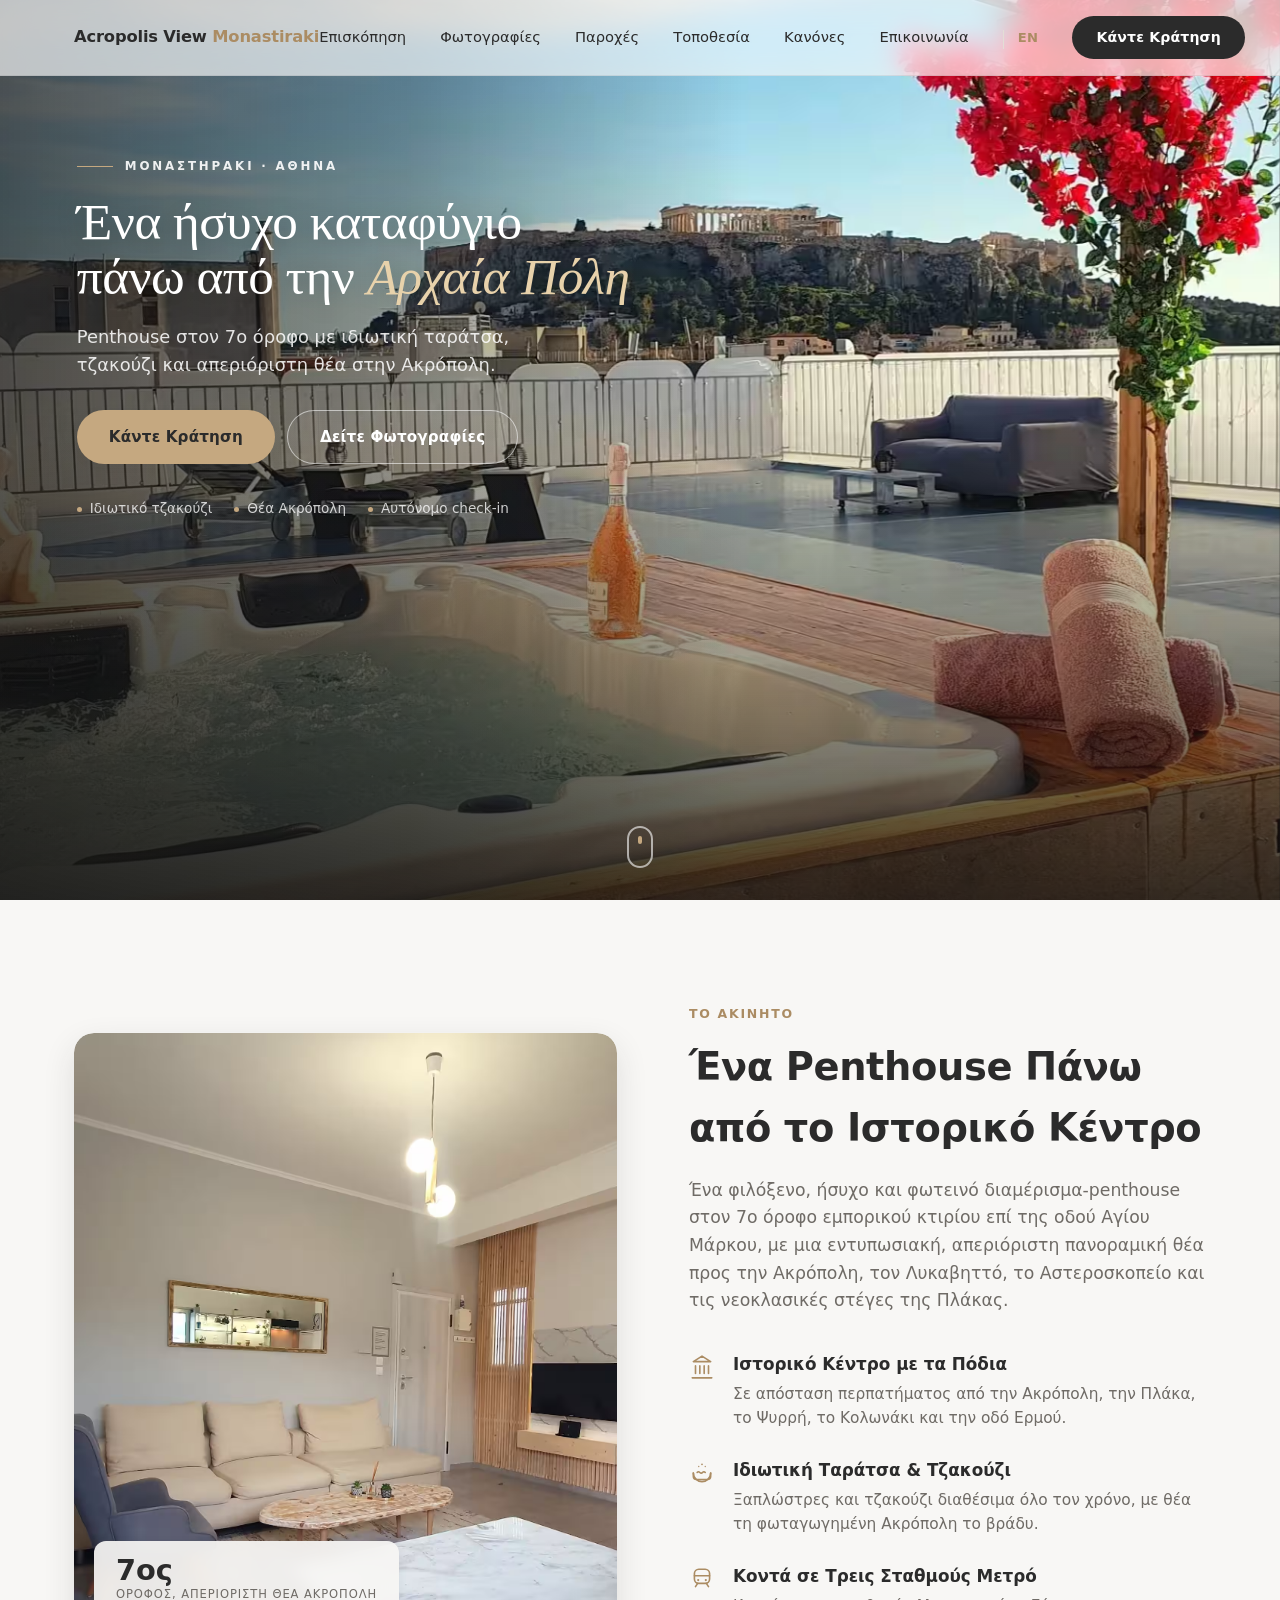
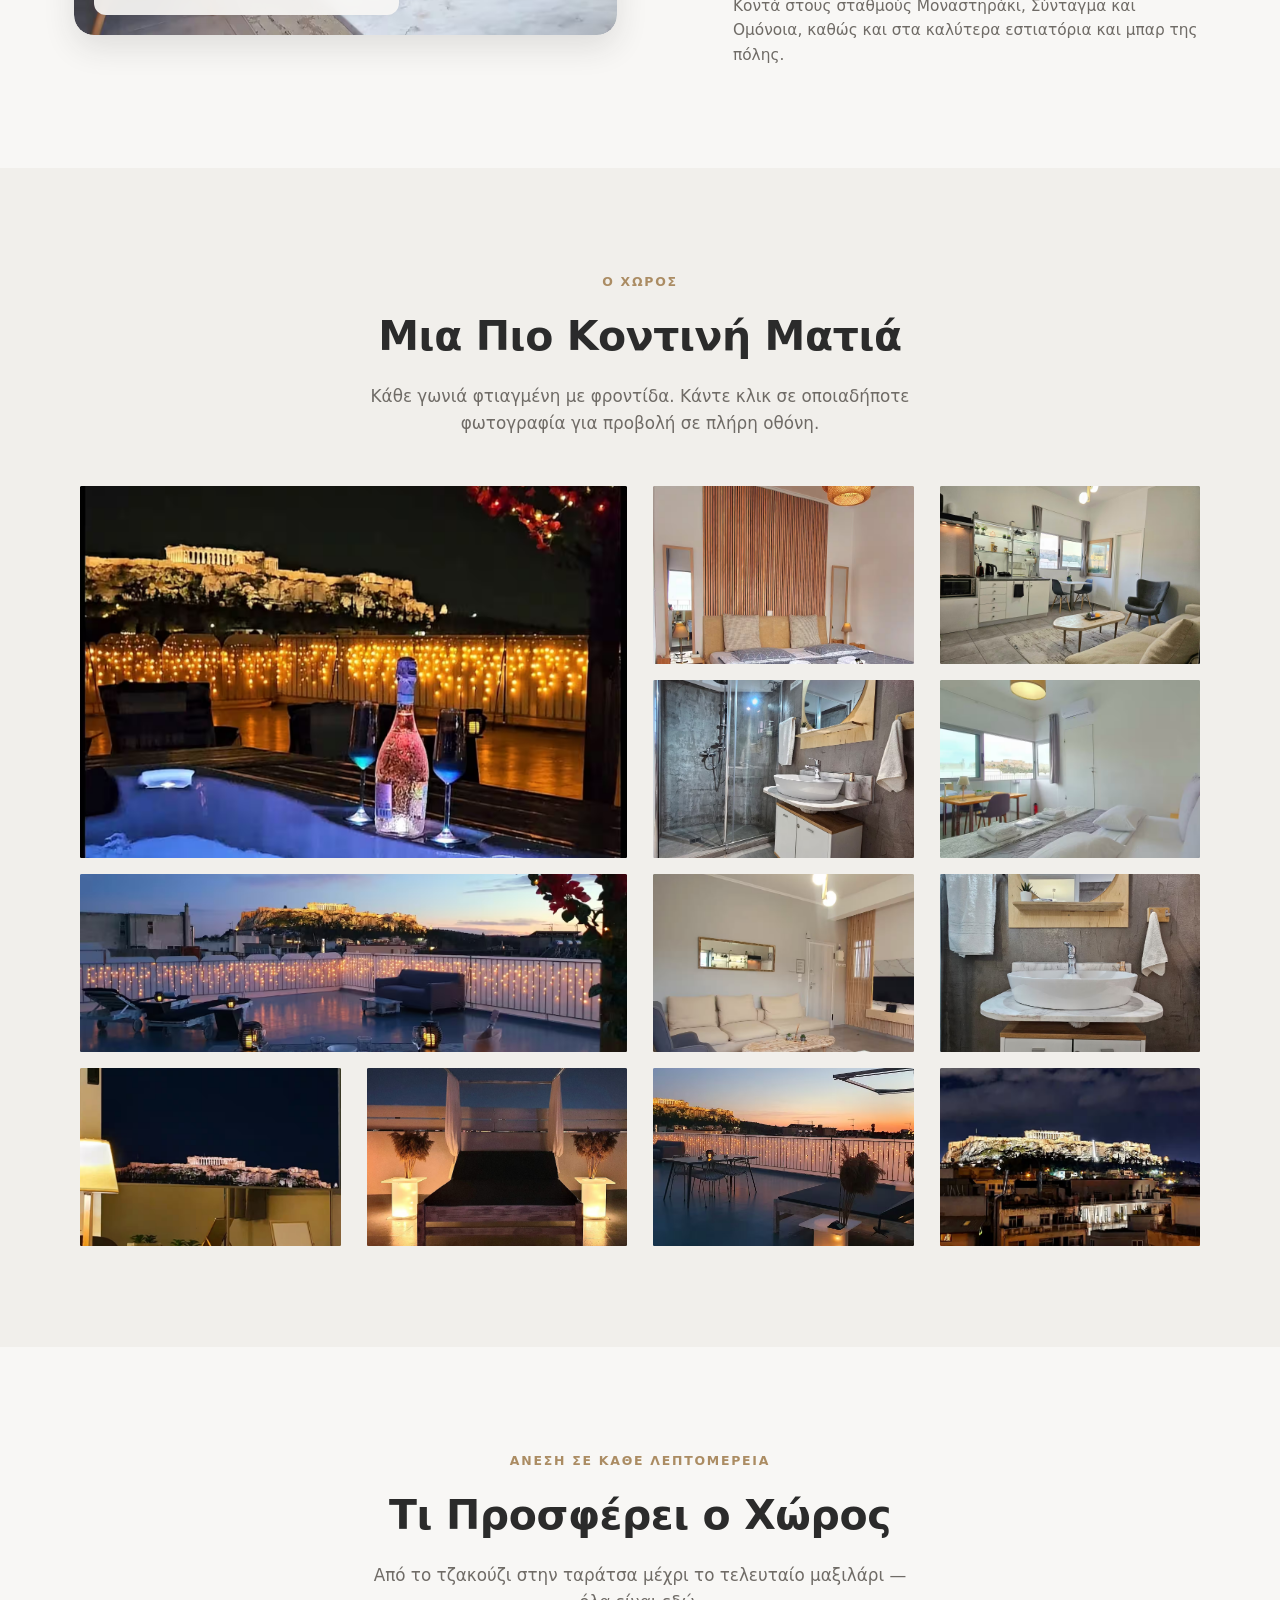
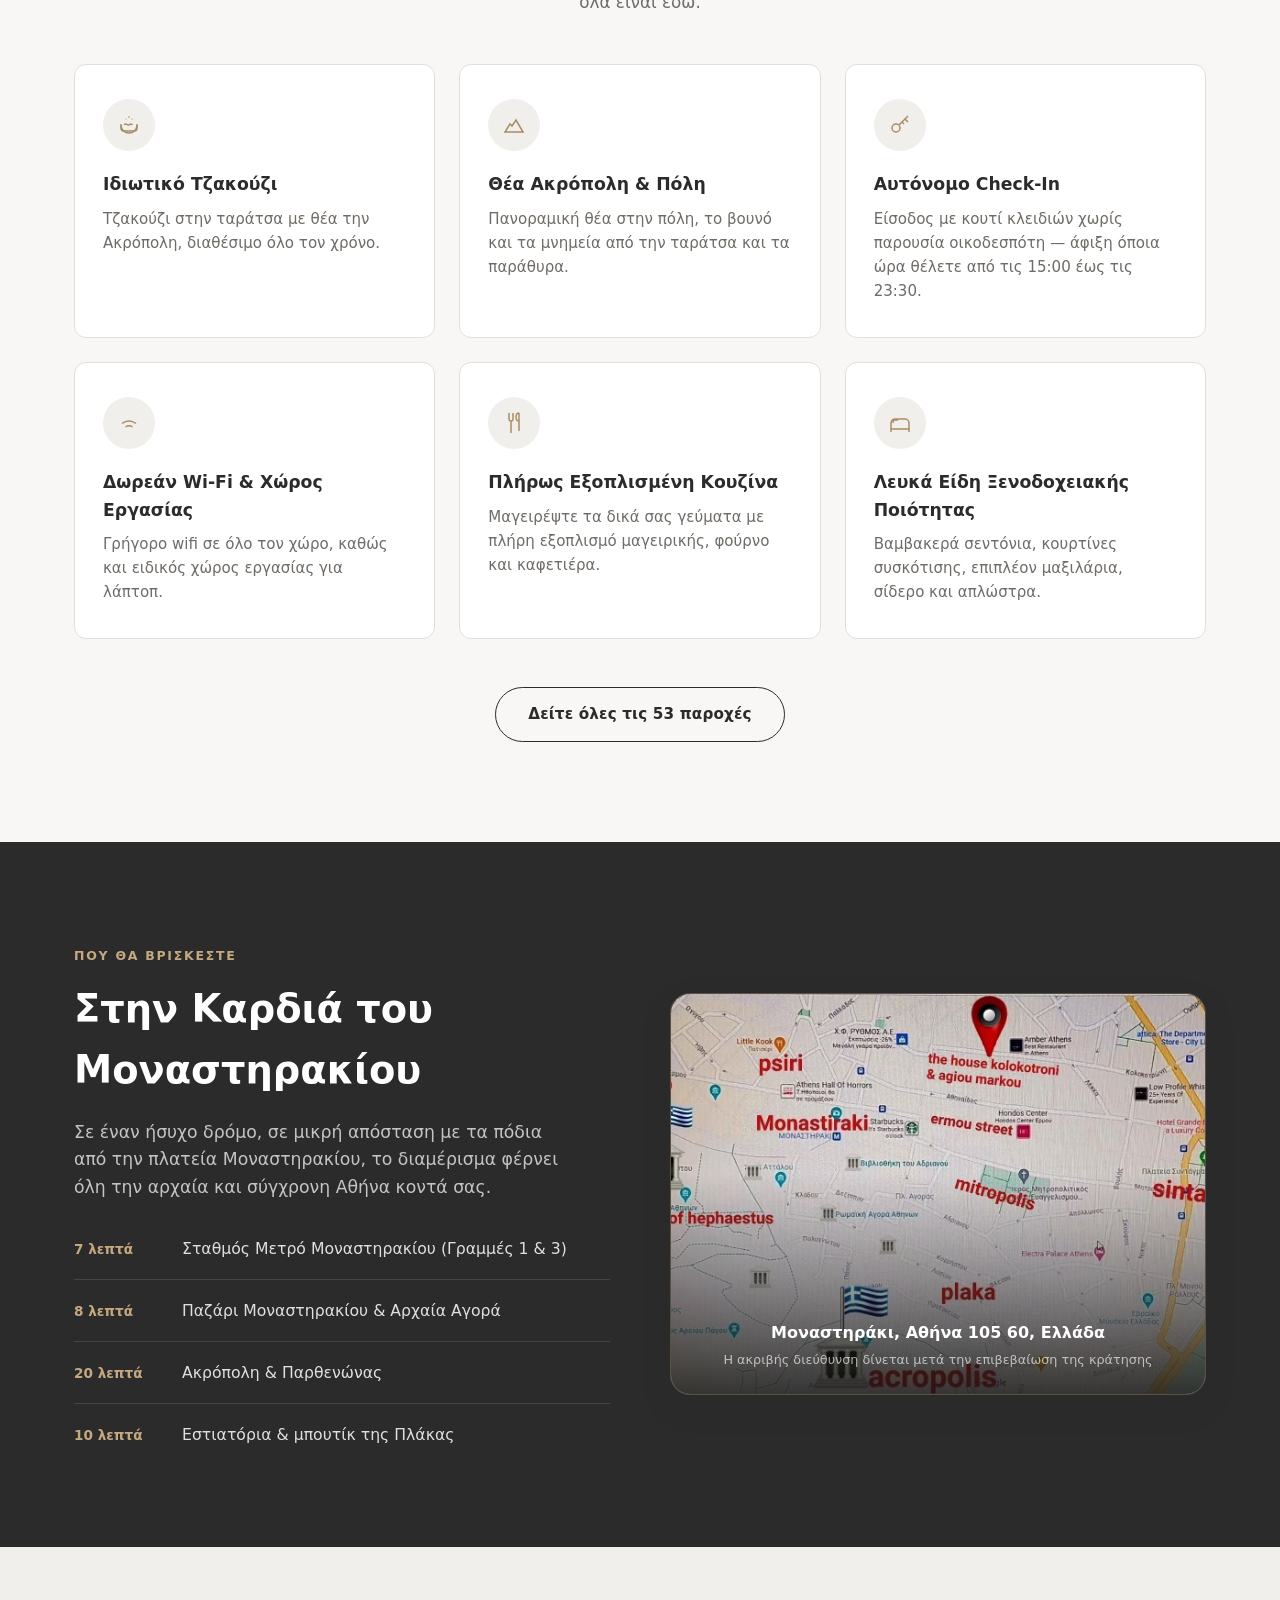
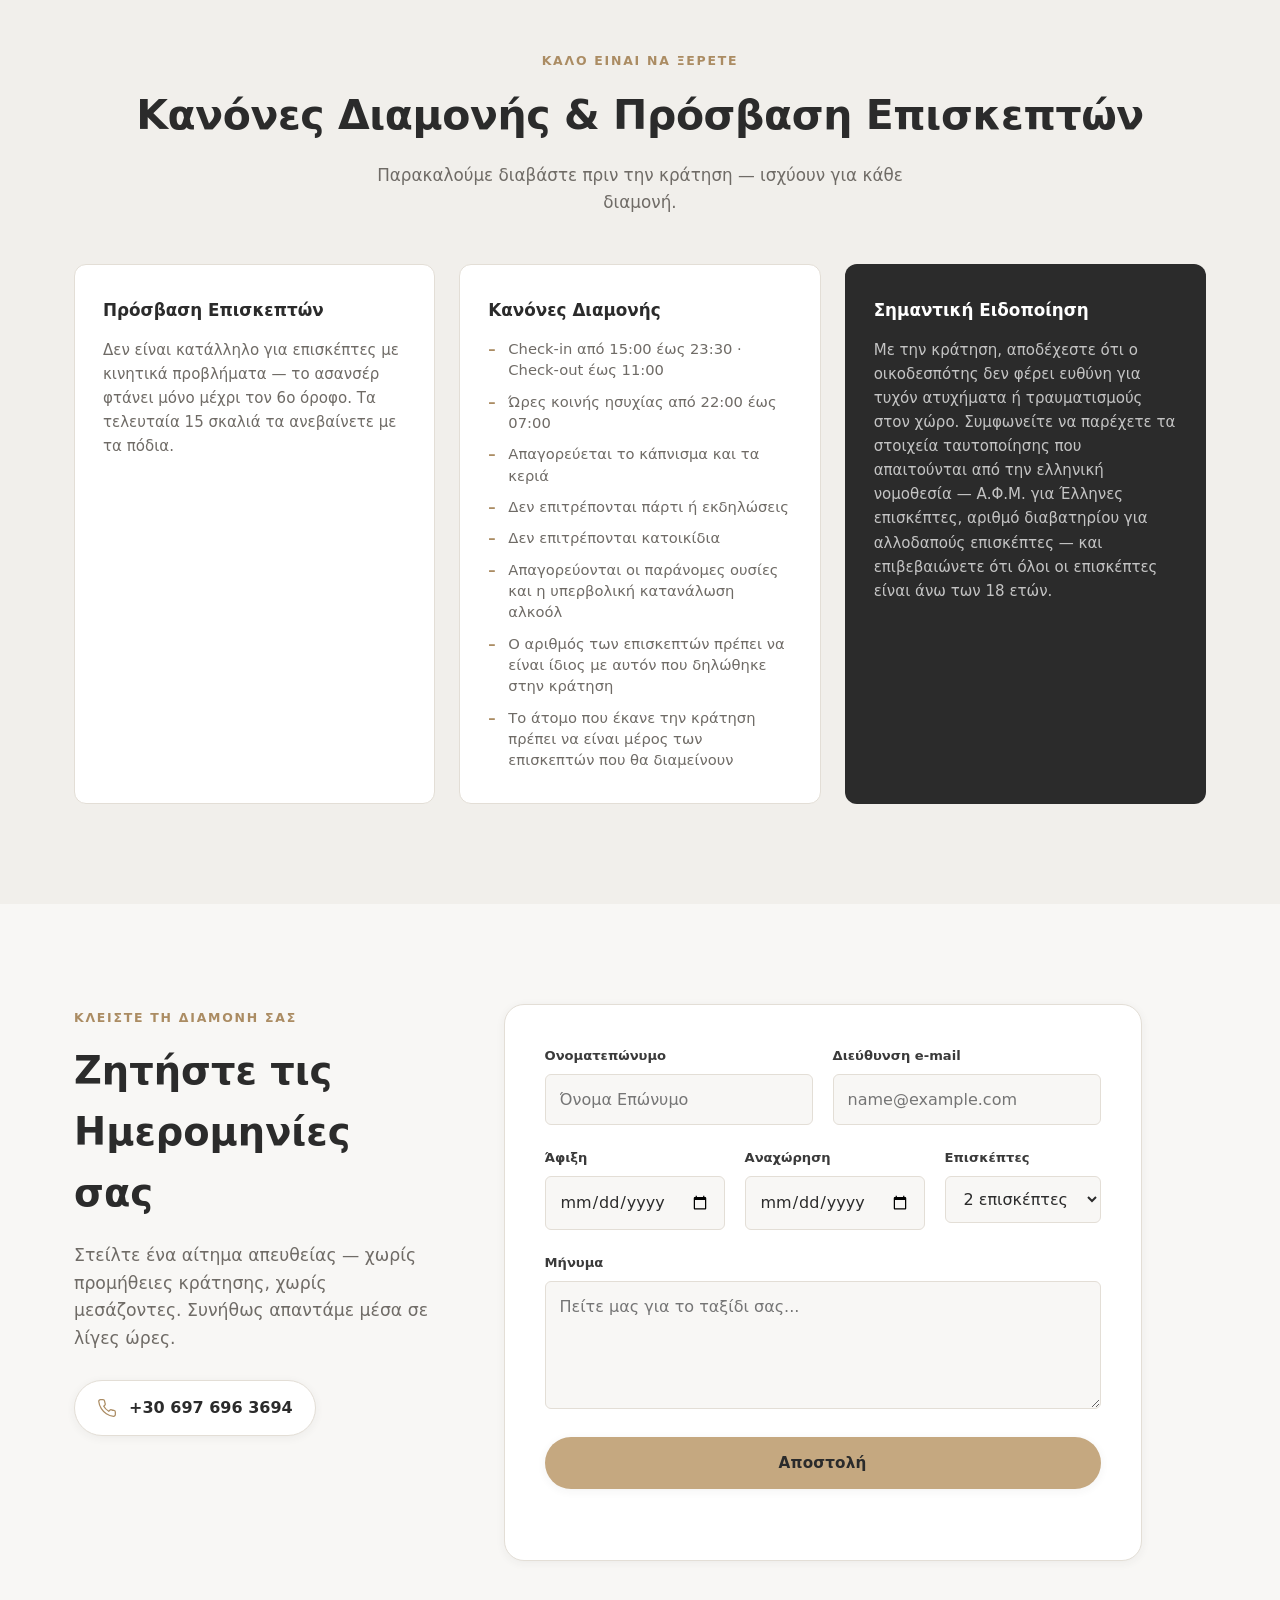
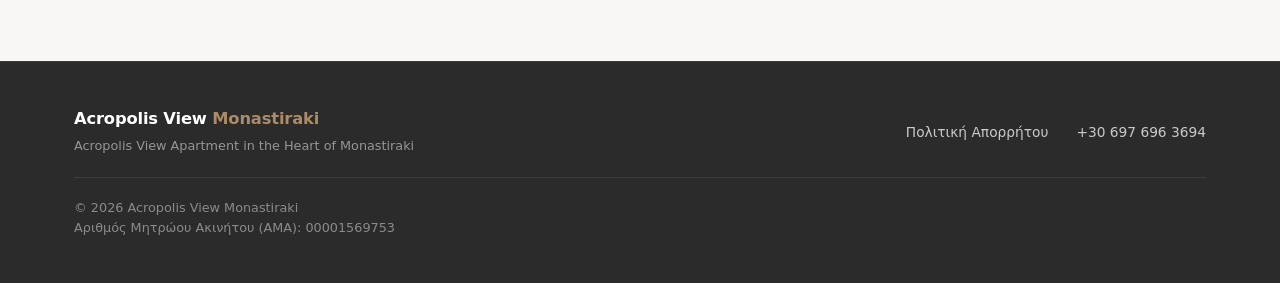
==== commit 27c13c32: "fin2" ====
--- a/el/index.html
+++ b/el/index.html
@@ -4,7 +4,7 @@
 <meta charset="UTF-8">
 <meta name="viewport" content="width=device-width, initial-scale=1.0">
 <title>Acropolis View Apartment in the Heart of Monastiraki | Θέα Ακρόπολη &amp; Τζακούζι</title>
-<meta name="description" content="Φιλόξενο penthouse διαμέρισμα στην καρδιά του Μοναστηρακίου, Αθήνα — λίγα βήματα από την Ακρόπολη, το παζάρι και την αρχαία αγορά.">
+<meta name="description" content="Penthouse στον 7ο όροφο στο Μοναστηράκι με ιδιωτικό τζακούζι στην ταράτσα και απεριόριστη θέα στην Ακρόπολη. Κοντά στο μετρό — κράτηση απευθείας, χωρίς προμήθειες.">
 <link rel="canonical" href="https://acropolisviewapartment.gr/el/">
 <link rel="alternate" hreflang="en" href="https://acropolisviewapartment.gr/en/">
 <link rel="alternate" hreflang="el" href="https://acropolisviewapartment.gr/el/">
@@ -16,7 +16,7 @@
 <meta property="og:type" content="website">
 <meta property="og:site_name" content="Acropolis View Monastiraki">
 <meta property="og:title" content="Penthouse με Θέα Ακρόπολη στο Μοναστηράκι">
-<meta property="og:description" content="Ιδιωτικό τζακούζι στην ταράτσα με απεριόριστη θέα στην Ακρόπολη, λίγα βήματα από το μετρό Μοναστηράκι. Κράτηση απευθείας, χωρίς προμήθειες.">
+<meta property="og:description" content="Ιδιωτικό τζακούζι στην ταράτσα με απεριόριστη θέα στην Ακρόπολη, σε μικρή απόσταση από το μετρό Μοναστηράκι. Κράτηση απευθείας, χωρίς προμήθειες.">
 <meta property="og:url" content="https://acropolisviewapartment.gr/el/">
 <meta property="og:image" content="https://acropolisviewapartment.gr/photos/og-image.jpg">
 <meta property="og:image:width" content="1200">
@@ -293,7 +293,7 @@
     </div>
 
     <div class="amenities-cta">
-      <button type="button" class="btn btn-outline" id="amenities-toggle">Δείτε όλες τις 55 παροχές</button>
+      <button type="button" class="btn btn-outline" id="amenities-toggle">Δείτε όλες τις 53 παροχές</button>
     </div>
   </div>
 </section>
@@ -332,11 +332,10 @@
             <li>Πιστολάκι μαλλιών</li>
             <li>Καθαριστικά</li>
             <li>Σαμπουάν</li>
-            <li>Αφρόλουτρο σώματος</li>
             <li>Μπιντές</li>
             <li>Εξωτερικό ντους</li>
             <li>Ζεστό νερό</li>
-            <li>Αφρόλουτρο μπάνιου</li>
+            <li>Αφρόλουτρο</li>
           </ul>
         </div>
 
@@ -350,7 +349,6 @@
           <ul class="amenity-list">
             <li>Βασικά είδη &mdash; πετσέτες, σεντόνια, σαπούνι &amp; χαρτί υγείας</li>
             <li>Κρεμάστρες</li>
-            <li>Σεντόνια</li>
             <li>Βαμβακερά σεντόνια</li>
             <li>Επιπλέον μαξιλάρια &amp; κουβέρτες</li>
             <li>Κουρτίνες συσκότισης</li>
@@ -450,7 +448,7 @@
             <h3>Χαρακτηριστικά Τοποθεσίας</h3>
           </div>
           <ul class="amenity-list">
-            <li>Ιδιωτική είσοδος &mdash; ξεχωριστή πρόσβαση από τον δρόμο ή το κτίριο</li>
+            <li>Ιδιωτική είσοδος διαμερίσματος</li>
           </ul>
         </div>
 
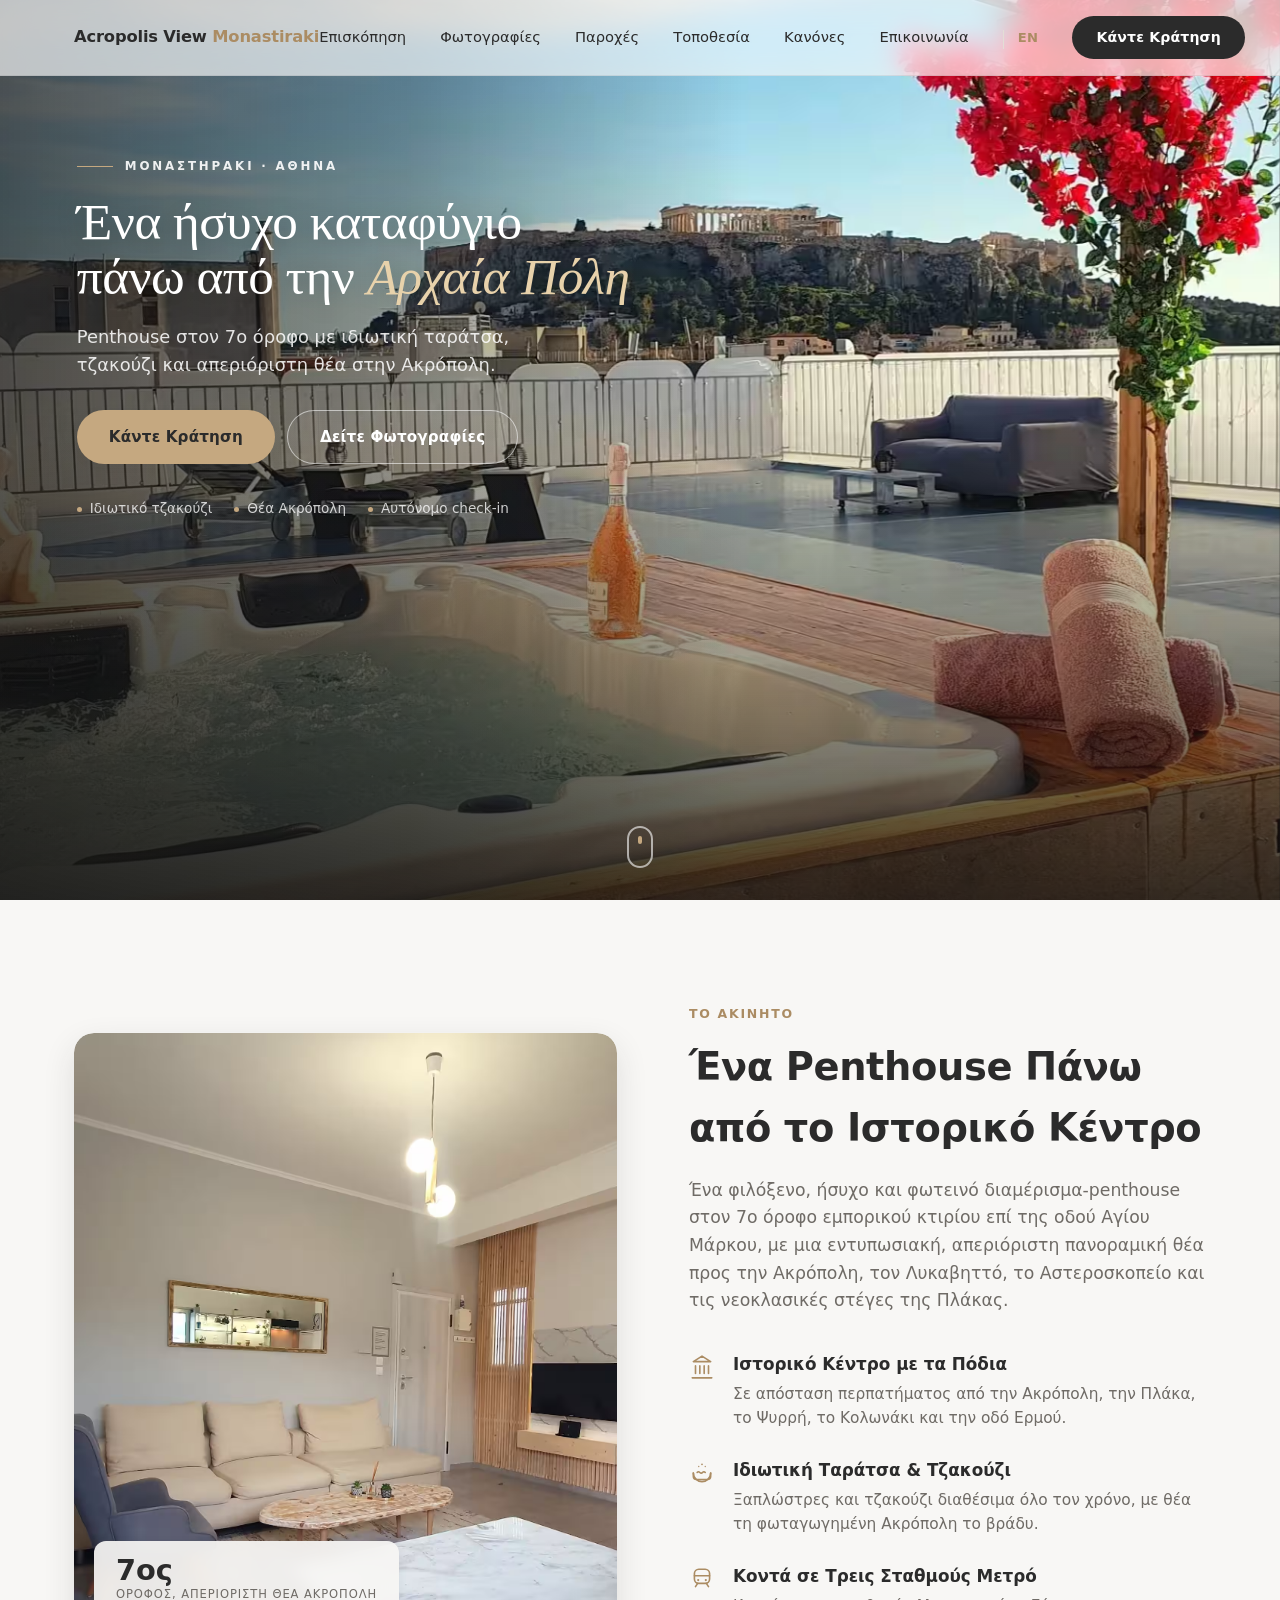
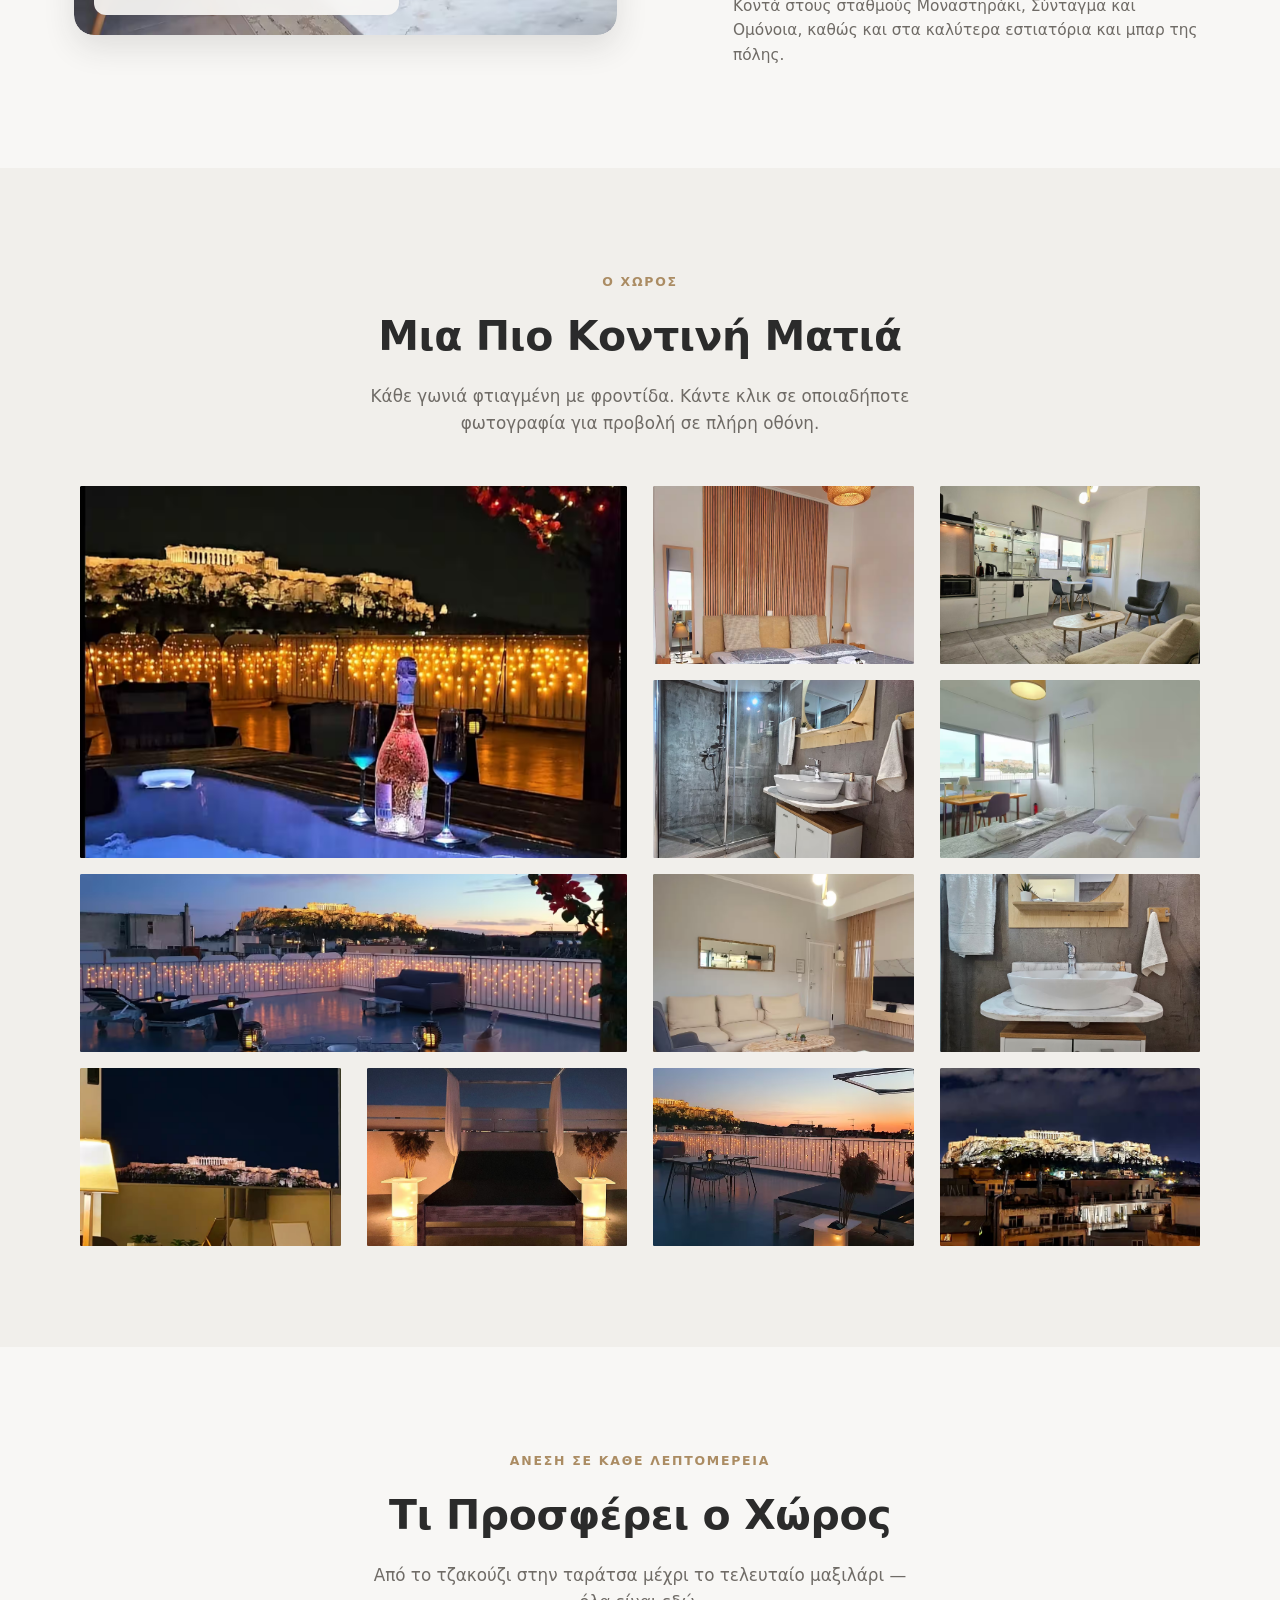
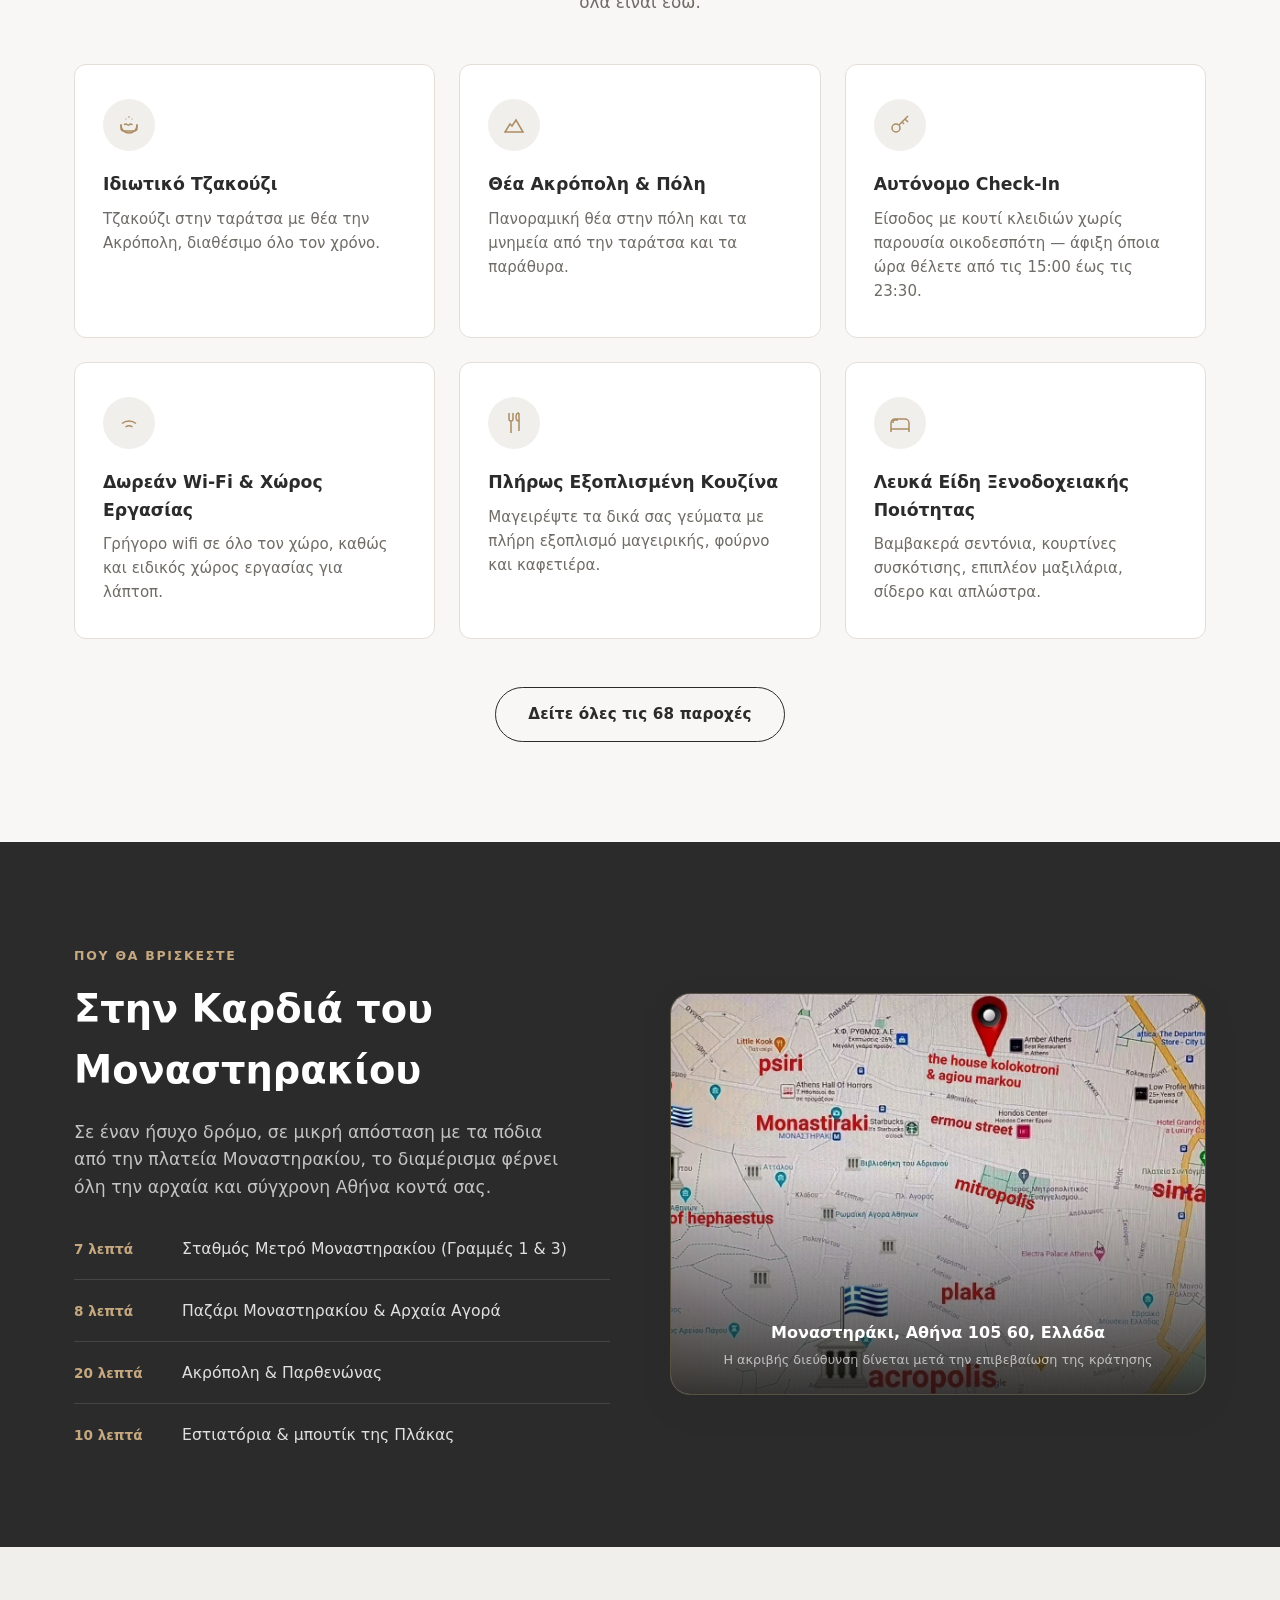
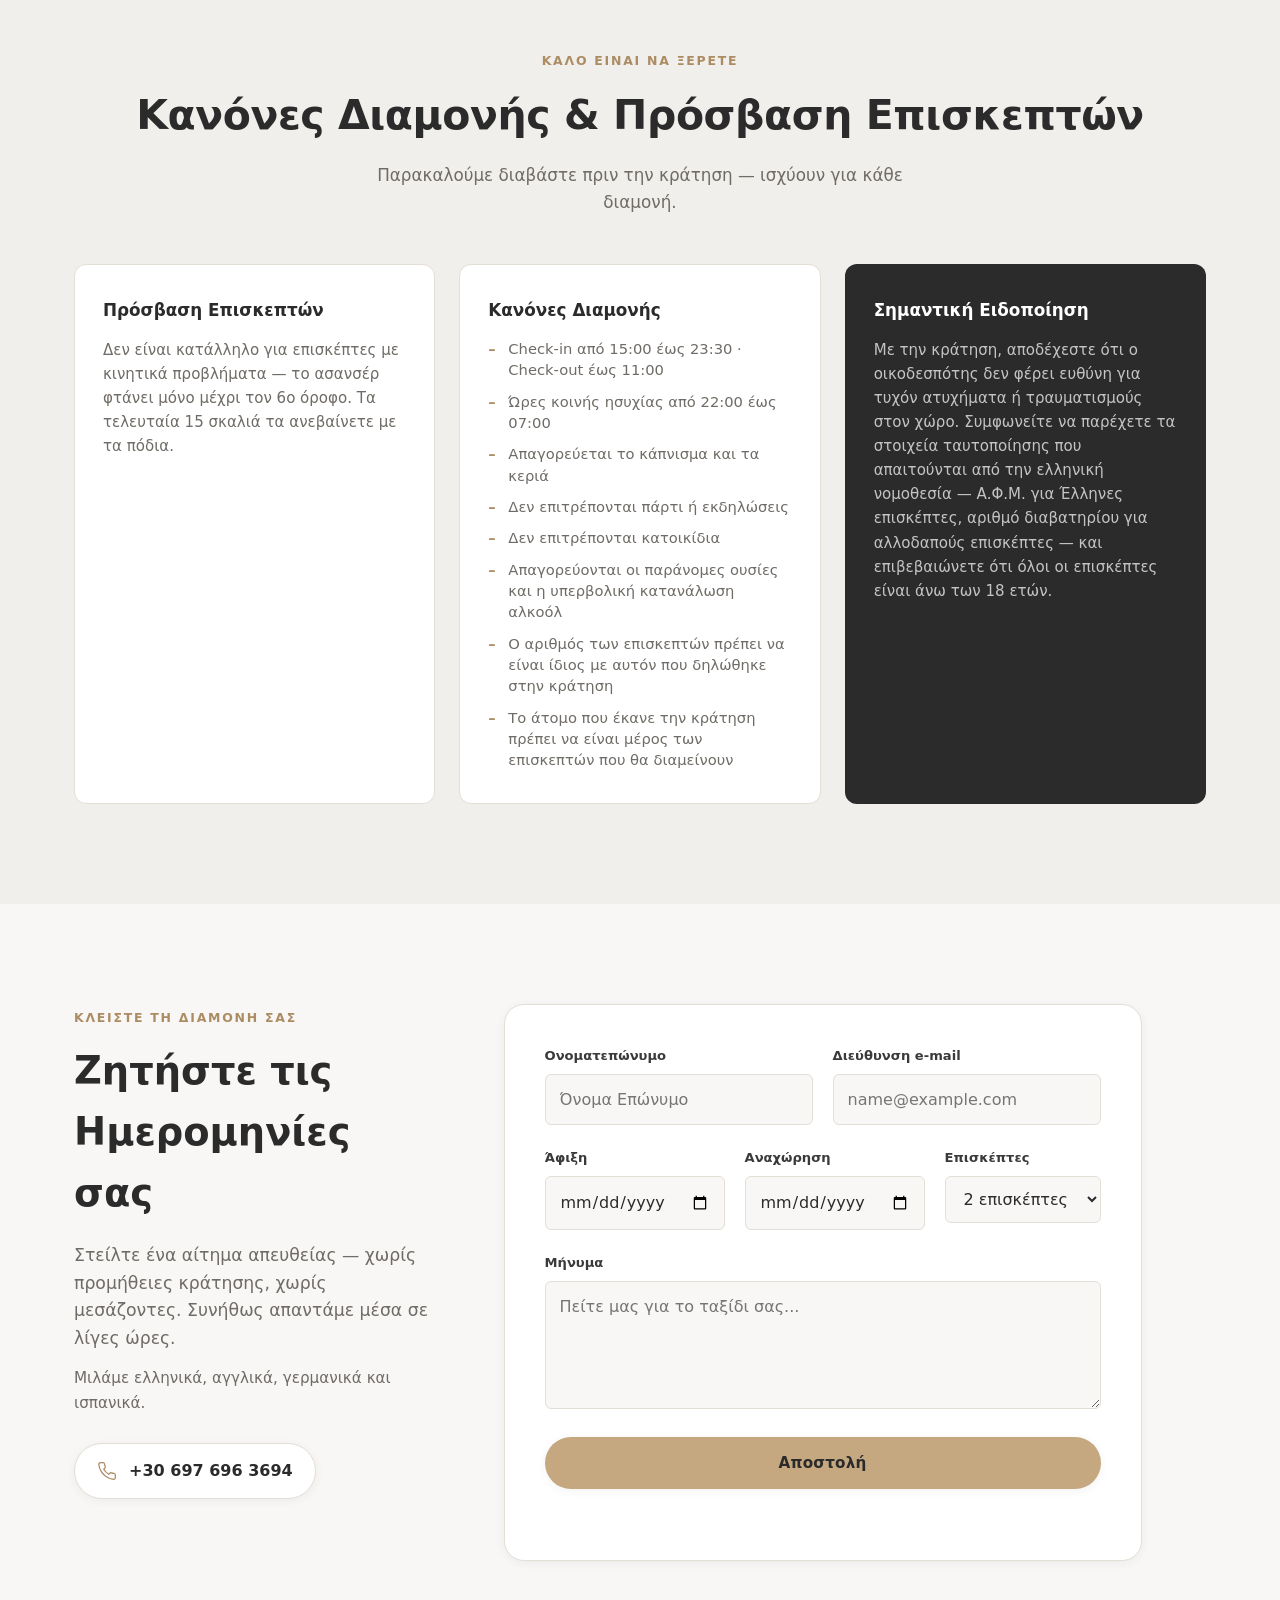
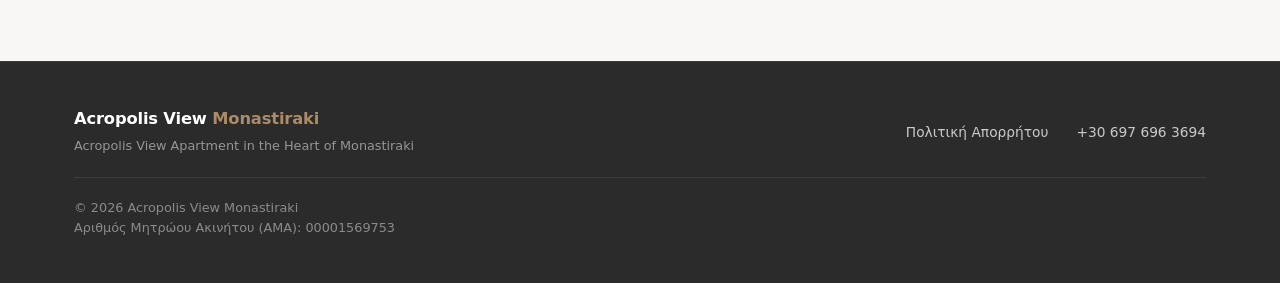
==== commit 522e3a89: "fin5" ====
--- a/el/index.html
+++ b/el/index.html
@@ -66,7 +66,7 @@
     { "@type": "LocationFeatureSpecification", "name": "Αυτόνομο check-in", "value": true },
     { "@type": "LocationFeatureSpecification", "name": "Ασανσέρ", "value": true }
   ],
-  "availableLanguage": ["English", "Greek"]
+  "availableLanguage": ["Greek", "English", "German", "Spanish"]
 }
 </script>
 </head>
@@ -229,7 +229,7 @@
   <button class="lightbox-close" id="lightbox-close" aria-label="Κλείσιμο προβολής γκαλερί">&times;</button>
   <button class="lightbox-nav lightbox-prev" id="lightbox-prev" aria-label="Προηγούμενη φωτογραφία">&#10094;</button>
   <figure class="lightbox-figure">
-    <img alt="" id="lightbox-img">
+    <img src="[data-uri]" alt="" id="lightbox-img">
     <figcaption id="lightbox-caption"></figcaption>
   </figure>
   <button class="lightbox-nav lightbox-next" id="lightbox-next" aria-label="Επόμενη φωτογραφία">&#10095;</button>
@@ -256,7 +256,7 @@
           <svg viewBox="0 0 24 24" fill="none" stroke="currentColor" stroke-width="1.5"><path d="M3 19h18L14 7l-4 6-2-2z"/></svg>
         </span>
         <h3>Θέα Ακρόπολη &amp; Πόλη</h3>
-        <p>Πανοραμική θέα στην πόλη, το βουνό και τα μνημεία από την ταράτσα και τα παράθυρα.</p>
+        <p>Πανοραμική θέα στην πόλη και τα μνημεία από την ταράτσα και τα παράθυρα.</p>
       </div>
 
       <div class="amenity-card">
@@ -293,7 +293,7 @@
     </div>
 
     <div class="amenities-cta">
-      <button type="button" class="btn btn-outline" id="amenities-toggle">Δείτε όλες τις 53 παροχές</button>
+      <button type="button" class="btn btn-outline" id="amenities-toggle">Δείτε όλες τις 68 παροχές</button>
     </div>
   </div>
 </section>
@@ -317,7 +317,7 @@
           </div>
           <ul class="amenity-list">
             <li>Θέα στην πόλη</li>
-            <li>Θέα σε βουνό</li>
+            <li>Θέα σε αξιοθέατο (Ακρόπολη)</li>
           </ul>
         </div>
 
@@ -333,9 +333,11 @@
             <li>Καθαριστικά</li>
             <li>Σαμπουάν</li>
             <li>Μπιντές</li>
-            <li>Εξωτερικό ντους</li>
             <li>Ζεστό νερό</li>
             <li>Αφρόλουτρο</li>
+            <li>Ιδιωτικό μπάνιο</li>
+            <li>Ντουζιέρα</li>
+            <li>Παντόφλες</li>
           </ul>
         </div>
 
@@ -356,6 +358,23 @@
             <li>Απλώστρα ρούχων</li>
             <li>Κουνουπιέρα</li>
             <li>Ντουλάπα &amp; συρταριέρα για αποθήκευση ρούχων</li>
+            <li>Έξτρα μακρύ κρεβάτι (άνω των 2 μ.)</li>
+            <li>Χώρος ντυσίματος</li>
+            <li>Πρίζα δίπλα στο κρεβάτι</li>
+          </ul>
+        </div>
+
+        <div class="amenity-category">
+          <div class="amenity-category-head">
+            <span class="amenity-icon amenity-icon-sm">
+              <svg viewBox="0 0 24 24" fill="none" stroke="currentColor" stroke-width="1.5"><path d="M4 11V8a2 2 0 012-2h12a2 2 0 012 2v3"/><path d="M2 13a2 2 0 014 0v2h12v-2a2 2 0 014 0v5H2z"/><path d="M5 18v2M19 18v2"/></svg>
+            </span>
+            <h3>Σαλόνι</h3>
+          </div>
+          <ul class="amenity-list">
+            <li>Καναπές &amp; καθιστικό</li>
+            <li>Καναπές-κρεβάτι</li>
+            <li>Δάπεδο από πλακάκι/μάρμαρο</li>
           </ul>
         </div>
 
@@ -437,6 +456,8 @@
             <li>Ταψί φούρνου</li>
             <li>Τραπέζι φαγητού</li>
             <li>Καφές</li>
+            <li>Φρούτα</li>
+            <li>Κρασί / σαμπάνια</li>
           </ul>
         </div>
 
@@ -464,6 +485,8 @@
             <li>Εξωτερικά έπιπλα</li>
             <li>Εξωτερικός χώρος φαγητού</li>
             <li>Ξαπλώστρες</li>
+            <li>Εξωτερικό ντους</li>
+            <li>Χώρος ηλιοθεραπείας</li>
           </ul>
         </div>
 
@@ -477,6 +500,7 @@
           <ul class="amenity-list">
             <li>Ιδιωτικό τζακούζι &mdash; διαθέσιμο όλο τον χρόνο (ώρες ησυχίας 22:00&ndash;07:00)</li>
             <li>Ασανσέρ</li>
+            <li>Ηχομόνωση</li>
           </ul>
         </div>
 
@@ -490,6 +514,8 @@
           <ul class="amenity-list">
             <li>Αυτόνομο check-in</li>
             <li>Κουτί κλειδιών</li>
+            <li>Γρήγορο check-in/check-out</li>
+            <li>Ντουλαπάκια φύλαξης</li>
           </ul>
         </div>
       </div>
@@ -563,6 +589,7 @@
       <p class="eyebrow">Κλείστε τη Διαμονή σας</p>
       <h2>Ζητήστε τις Ημερομηνίες σας</h2>
       <p class="lead">Στείλτε ένα αίτημα απευθείας &mdash; χωρίς προμήθειες κράτησης, χωρίς μεσάζοντες. Συνήθως απαντάμε μέσα σε λίγες ώρες.</p>
+      <p class="contact-langs">Μιλάμε ελληνικά, αγγλικά, γερμανικά και ισπανικά.</p>
       <a href="tel:+306976963694" class="contact-phone">
         <svg viewBox="0 0 24 24" fill="none" stroke="currentColor" stroke-width="1.5" stroke-linecap="round" stroke-linejoin="round"><path d="M22 16.92v3a2 2 0 01-2.18 2 19.79 19.79 0 01-8.63-3.07 19.5 19.5 0 01-6-6 19.79 19.79 0 01-3.07-8.67A2 2 0 014.11 2h3a2 2 0 012 1.72c.127.96.361 1.903.7 2.81a2 2 0 01-.45 2.11L8.09 9.91a16 16 0 006 6l1.27-1.27a2 2 0 012.11-.45c.907.339 1.85.573 2.81.7A2 2 0 0122 16.92z"/></svg>
         <span>+30 697 696 3694</span>
--- a/style.css
+++ b/style.css
@@ -816,6 +816,7 @@
   gap: 64px;
 }
 .contact-intro h2 { font-size: clamp(1.8rem, 3vw, 2.4rem); margin-bottom: 18px; }
+.contact-langs { margin-top: 14px; font-size: 0.95rem; color: var(--color-text-muted); }
 
 .contact-phone {
   display: inline-flex;
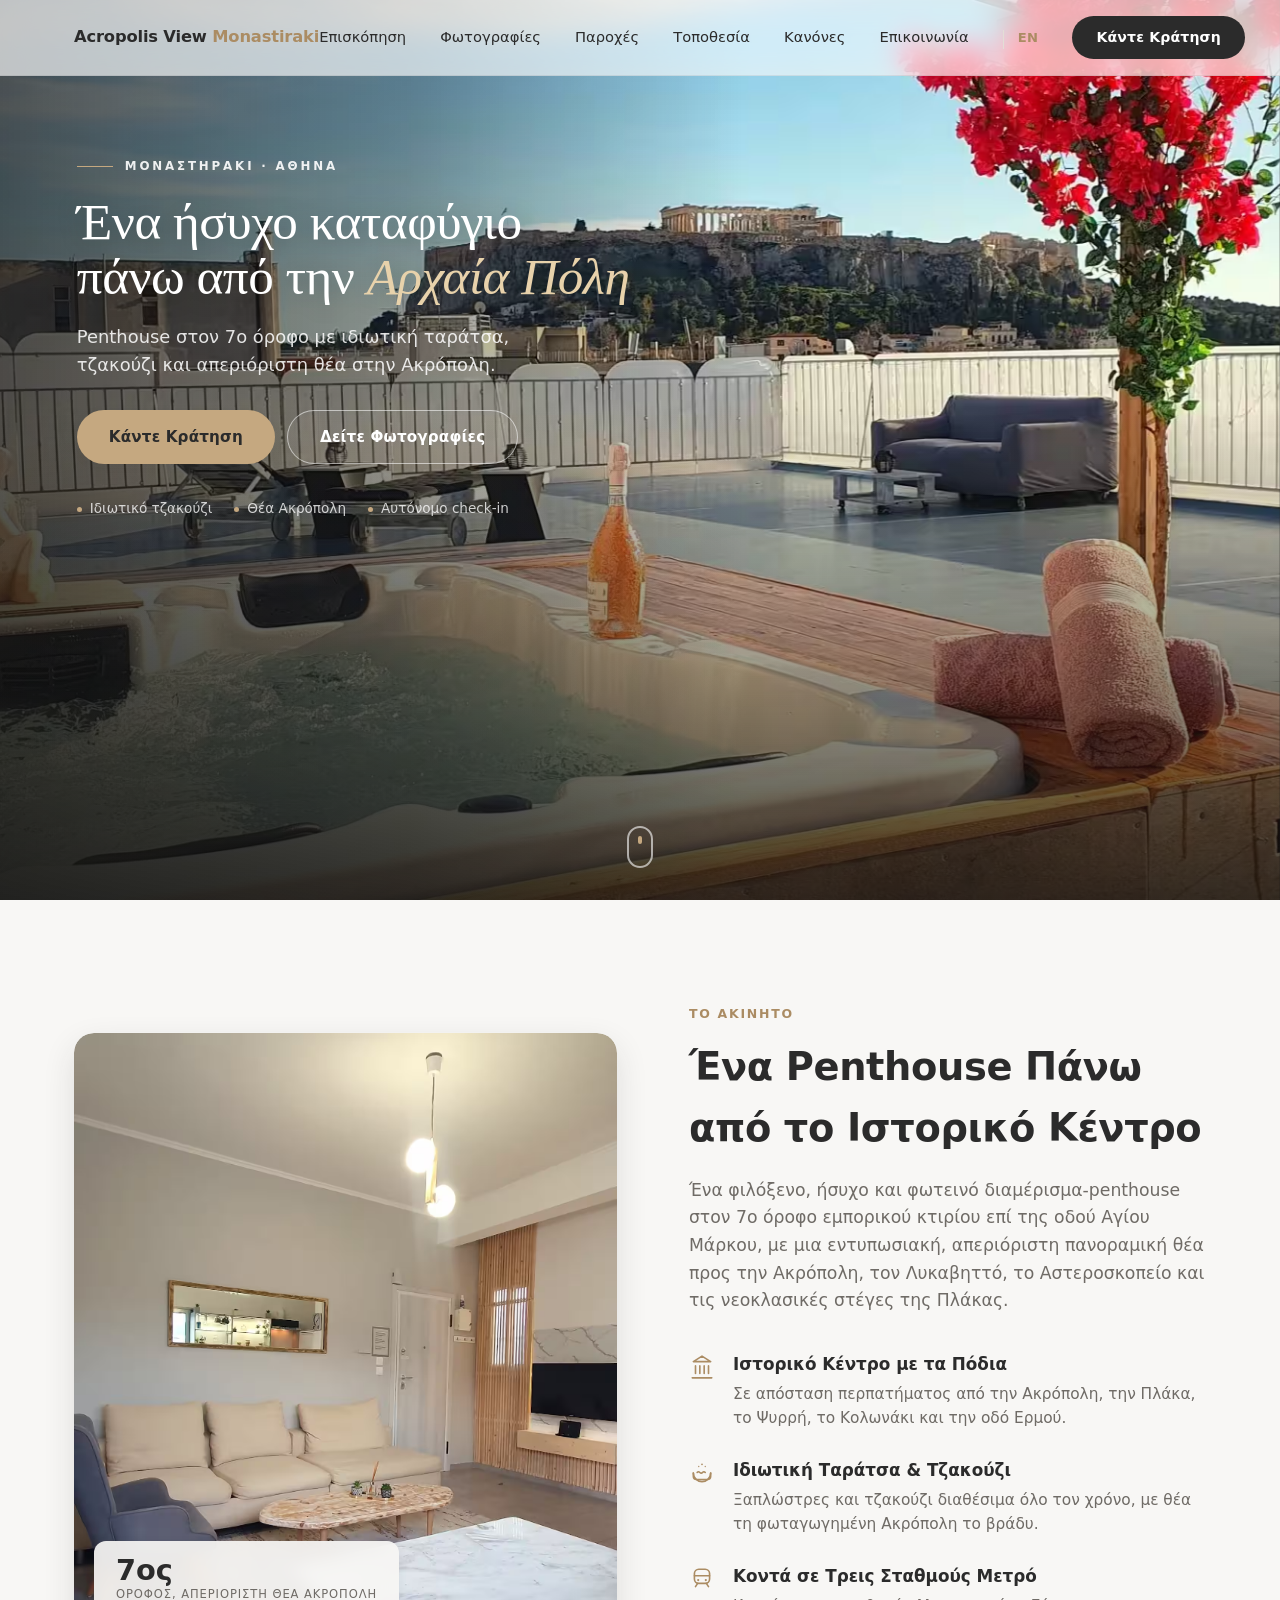
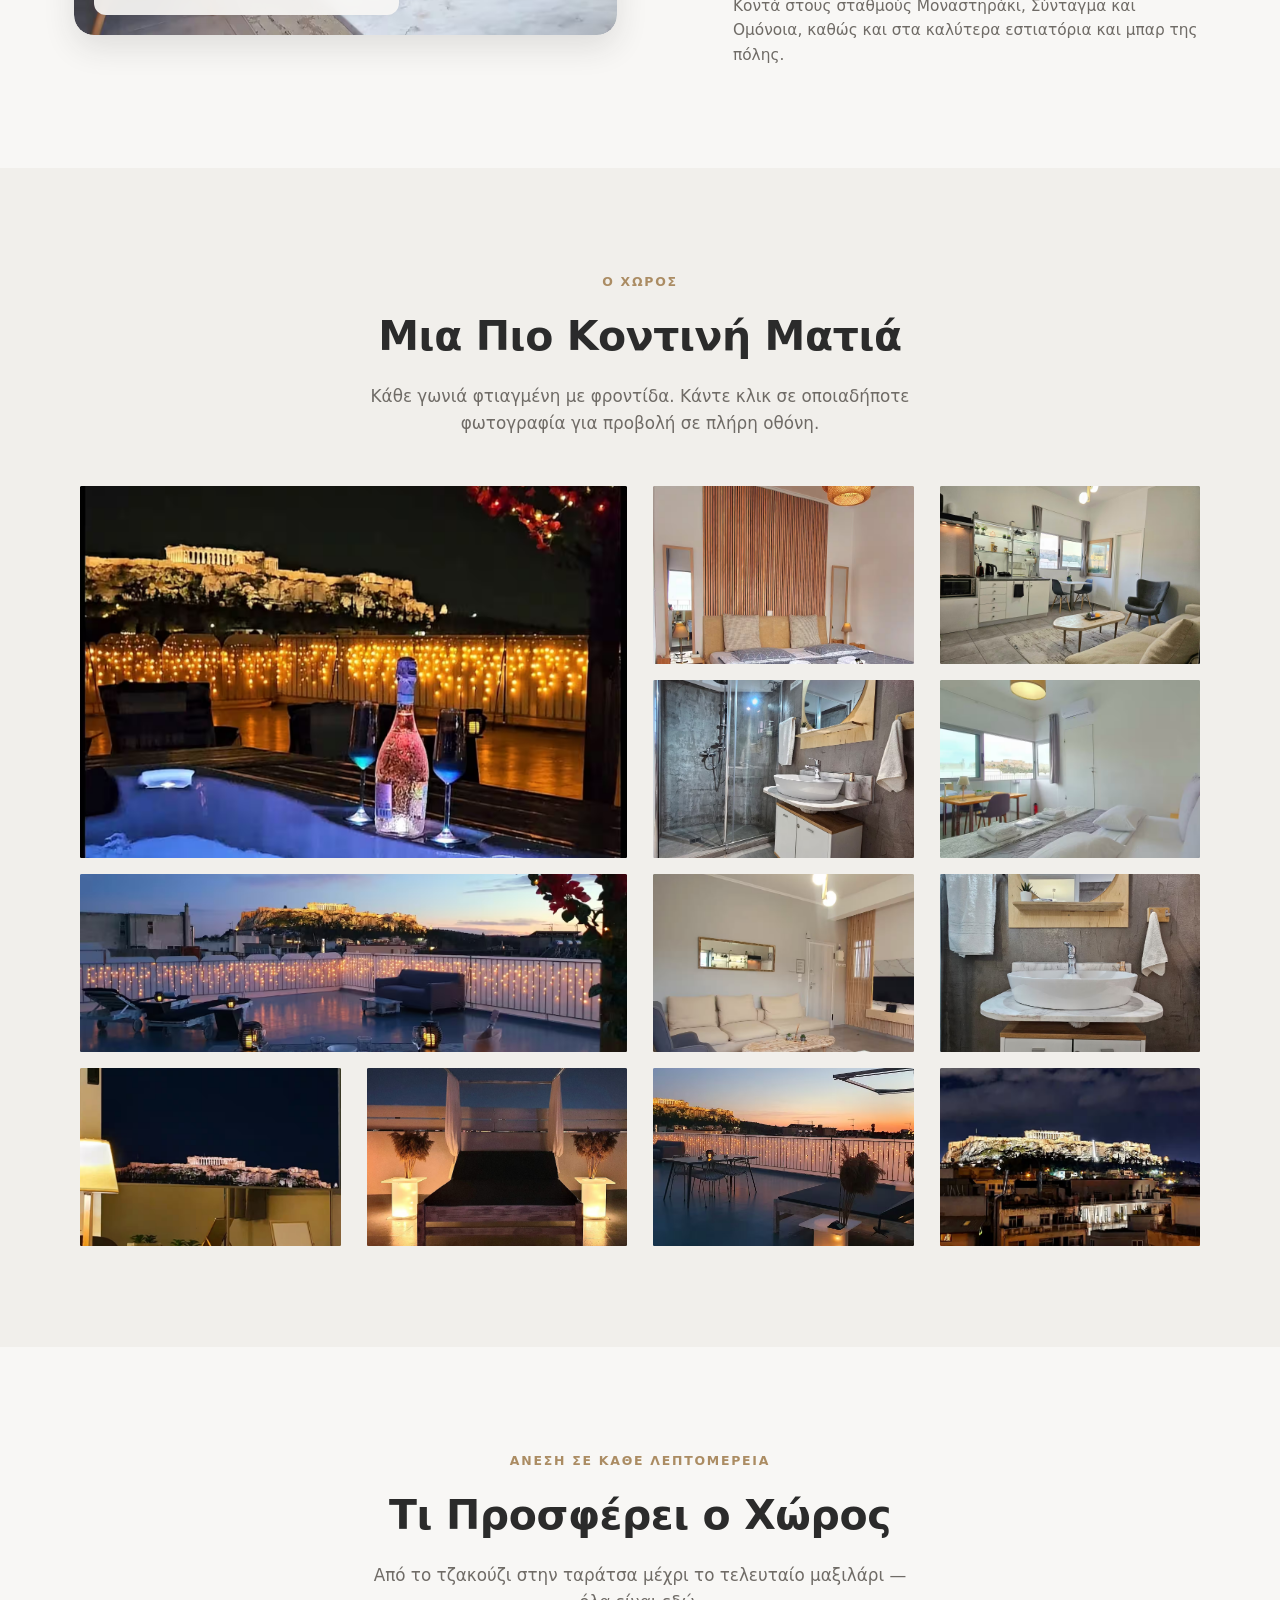
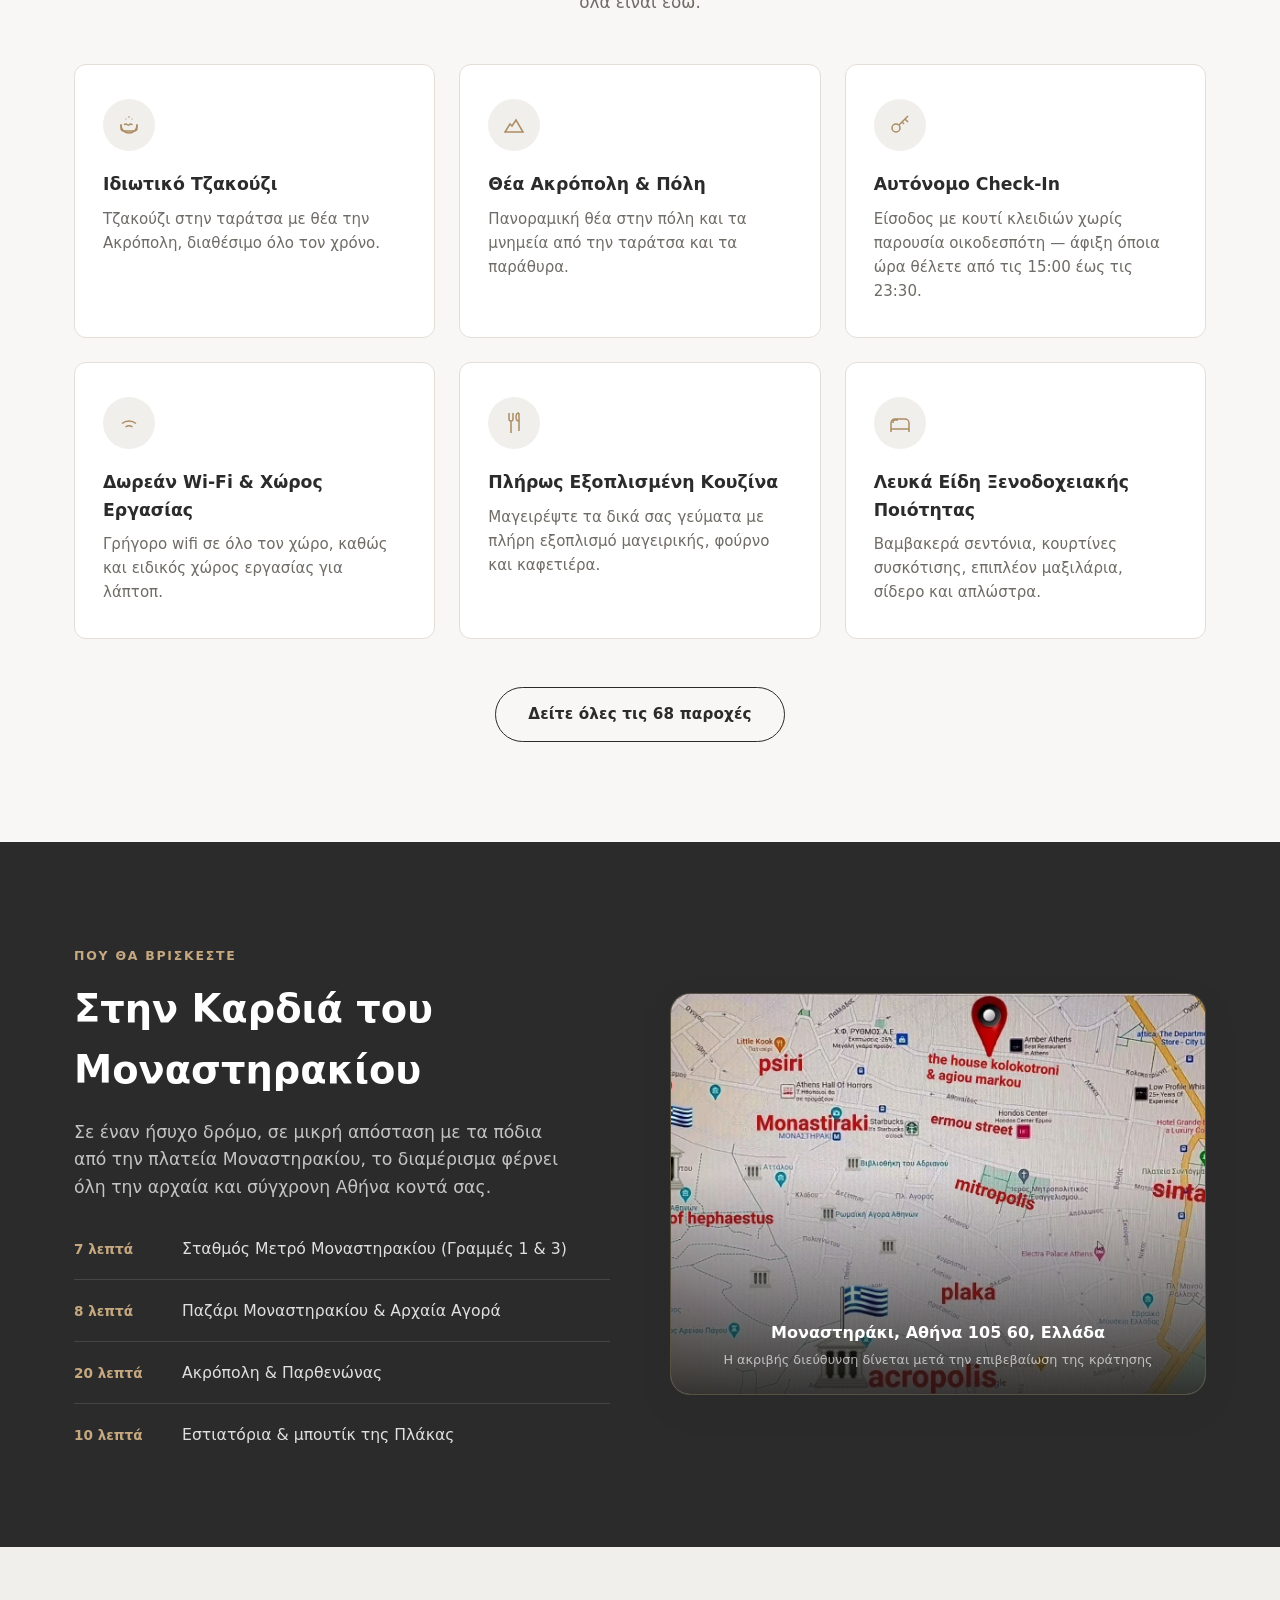
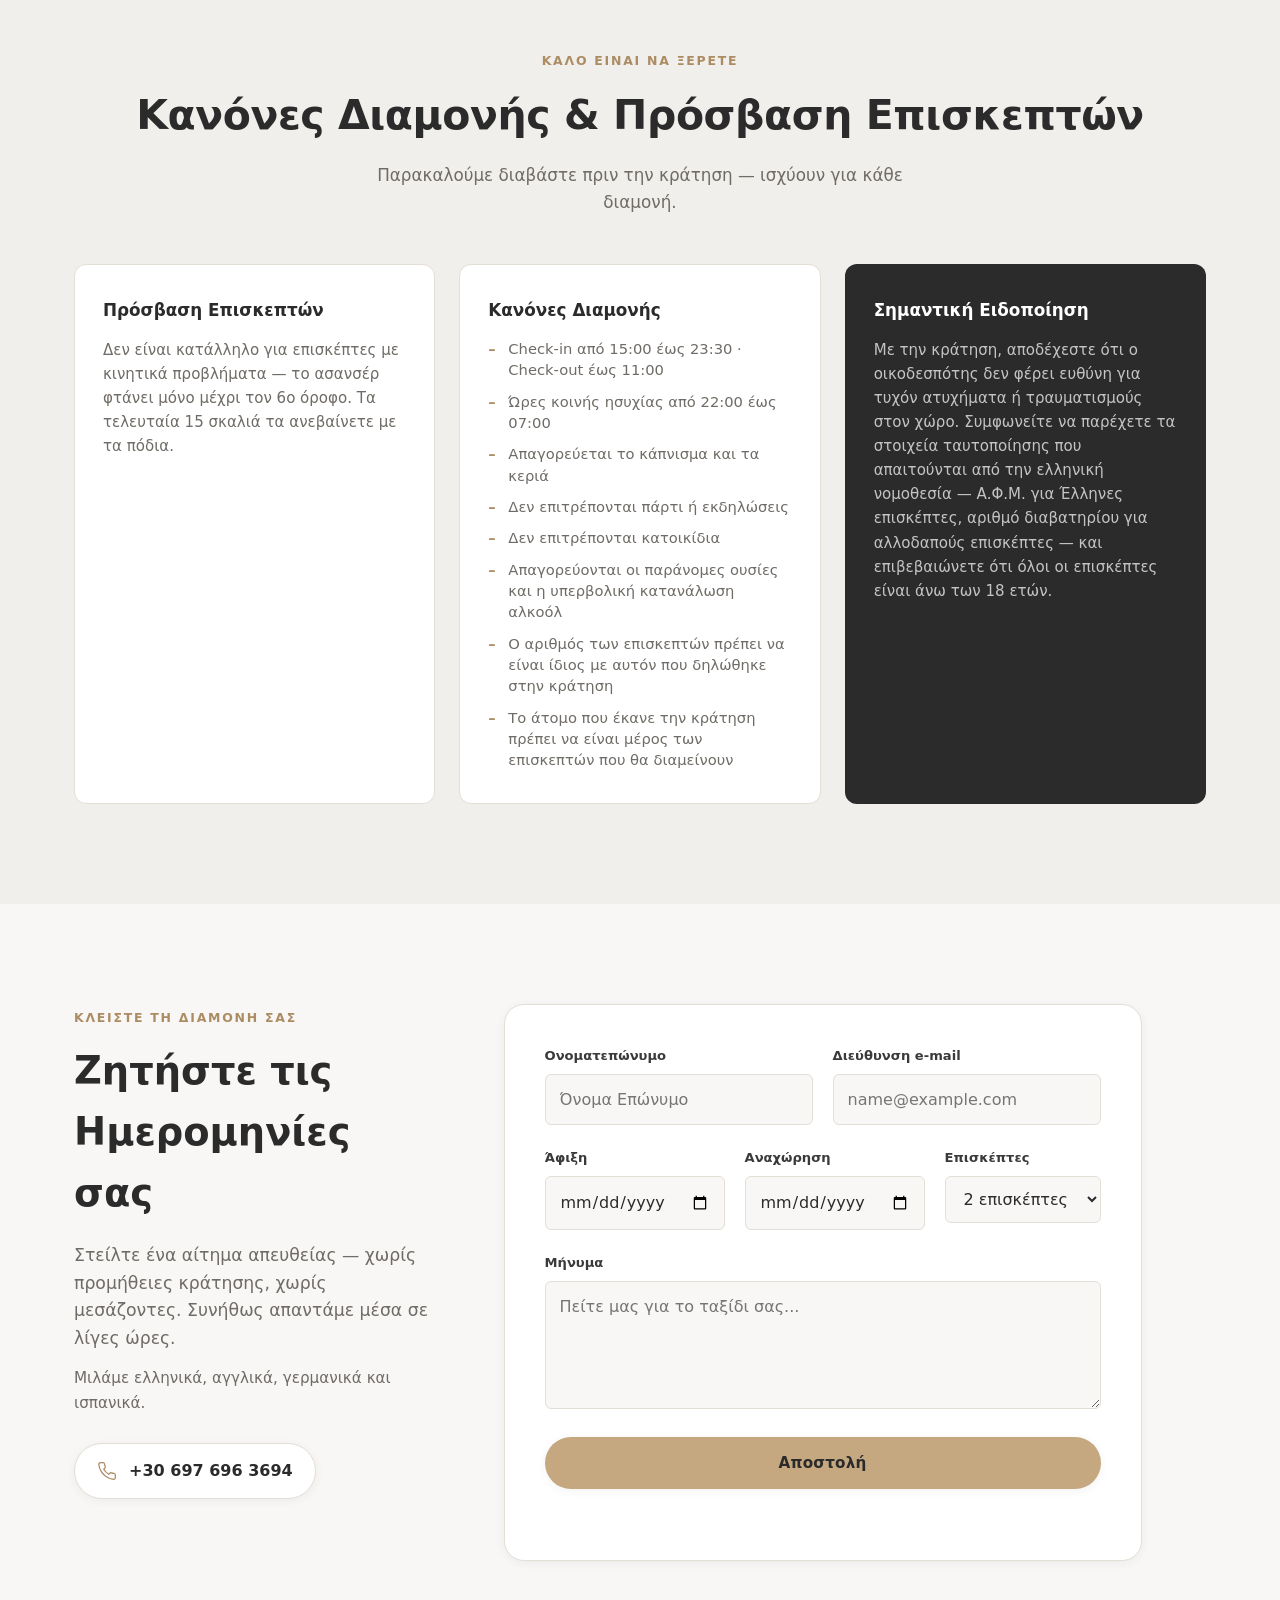
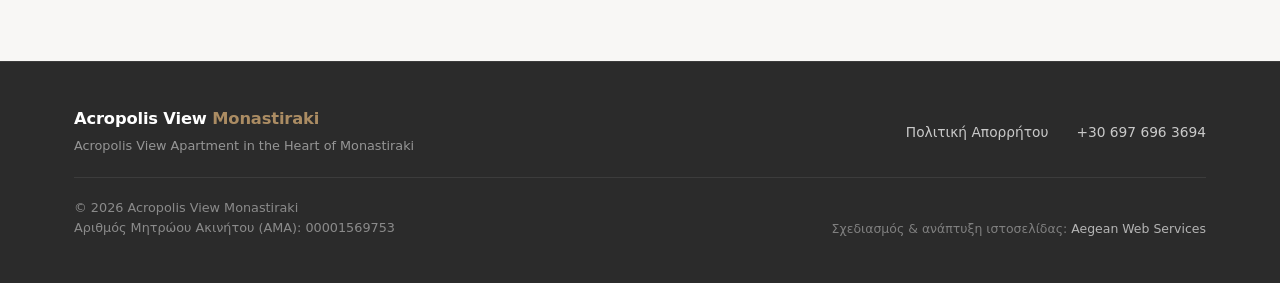
==== commit 054355dd: "footer credit" ====
--- a/el/index.html
+++ b/el/index.html
@@ -3,7 +3,7 @@
 <head>
 <meta charset="UTF-8">
 <meta name="viewport" content="width=device-width, initial-scale=1.0">
-<title>Acropolis View Apartment in the Heart of Monastiraki | Θέα Ακρόπολη &amp; Τζακούζι</title>
+<title>Acropolis View Μοναστηράκι | Θέα Ακρόπολη &amp; Τζακούζι</title>
 <meta name="description" content="Penthouse στον 7ο όροφο στο Μοναστηράκι με ιδιωτικό τζακούζι στην ταράτσα και απεριόριστη θέα στην Ακρόπολη. Κοντά στο μετρό — κράτηση απευθείας, χωρίς προμήθειες.">
 <link rel="canonical" href="https://acropolisviewapartment.gr/el/">
 <link rel="alternate" hreflang="en" href="https://acropolisviewapartment.gr/en/">
@@ -51,6 +51,7 @@
     "addressCountry": "GR"
   },
   "containedInPlace": { "@type": "Place", "name": "Μοναστηράκι, Αθήνα" },
+  "hasMap": "https://maps.app.goo.gl/yT8oeVixx7EZ6hgJ7",
   "petsAllowed": false,
   "checkinTime": "15:00",
   "checkoutTime": "11:00",
@@ -654,7 +655,10 @@
       <a href="privacy.html">Πολιτική Απορρήτου</a>
       <a href="tel:+306976963694">+30 697 696 3694</a>
     </nav>
-    <p class="footer-copy">&copy; 2026 Acropolis View Monastiraki<br>Αριθμός Μητρώου Ακινήτου (ΑΜΑ): 00001569753</p>
+    <div class="footer-bottom">
+      <p class="footer-copy">&copy; 2026 Acropolis View Monastiraki<br>Αριθμός Μητρώου Ακινήτου (ΑΜΑ): 00001569753</p>
+      <p class="footer-credit">Σχεδιασμός &amp; ανάπτυξη ιστοσελίδας: <a href="https://aegeanwebservices.gr" target="_blank" rel="noopener">Aegean Web Services</a></p>
+    </div>
   </div>
 </footer>
 
--- a/style.css
+++ b/style.css
@@ -926,12 +926,32 @@
   transition: color var(--transition);
 }
 .footer-links a:hover { color: var(--color-bronze); }
-.footer-copy {
+.footer-bottom {
   width: 100%;
+  display: flex;
+  flex-wrap: wrap;
+  align-items: flex-end;
+  justify-content: space-between;
+  gap: 12px 24px;
   padding-top: 20px;
   border-top: 1px solid rgba(255,255,255,0.08);
+}
+.footer-copy {
   font-size: 0.8rem;
   color: rgba(255,255,255,0.45);
+}
+.footer-credit {
+  font-size: 0.78rem;
+  color: rgba(255,255,255,0.4);
+  text-align: right;
+}
+.footer-credit a {
+  color: rgba(255,255,255,0.65);
+  transition: color var(--transition);
+}
+.footer-credit a:hover { color: var(--color-bronze); }
+@media (max-width: 720px) {
+  .footer-credit { width: 100%; text-align: left; }
 }
 
 /* ==========================================================================
